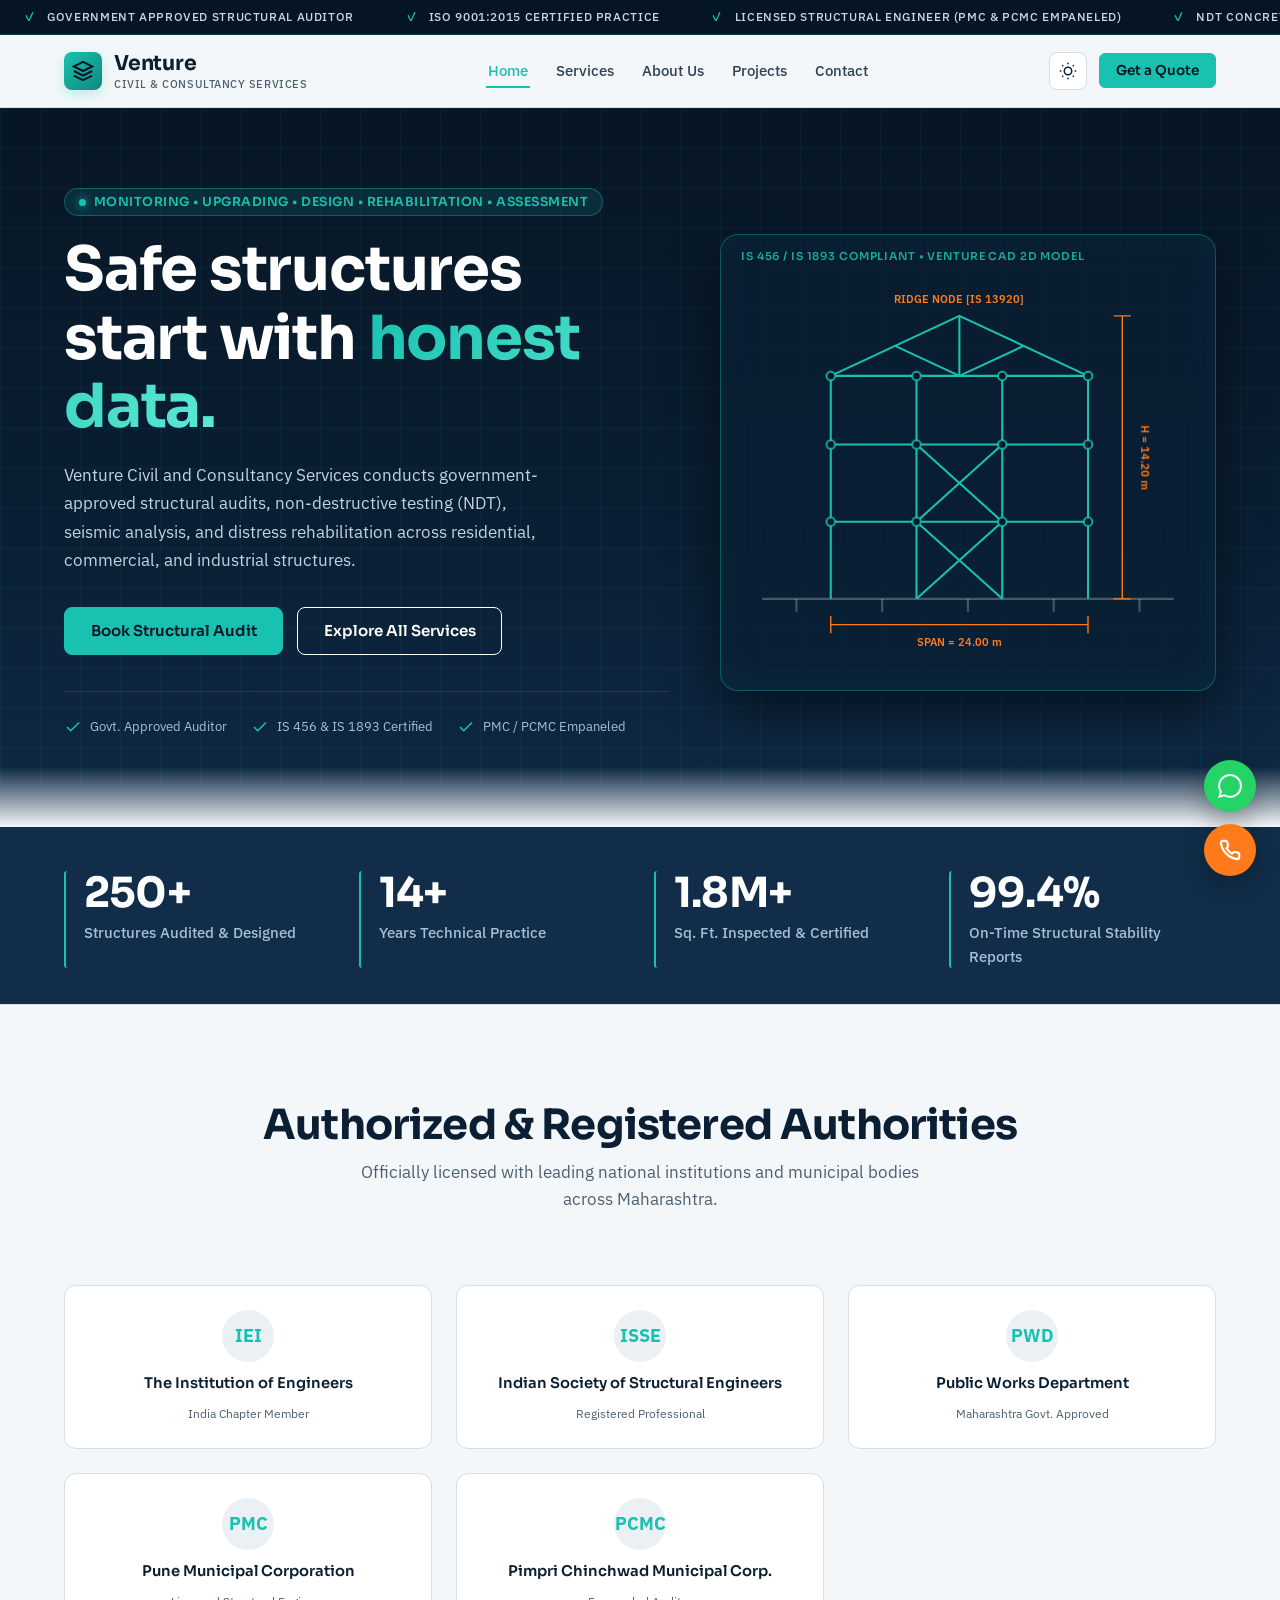
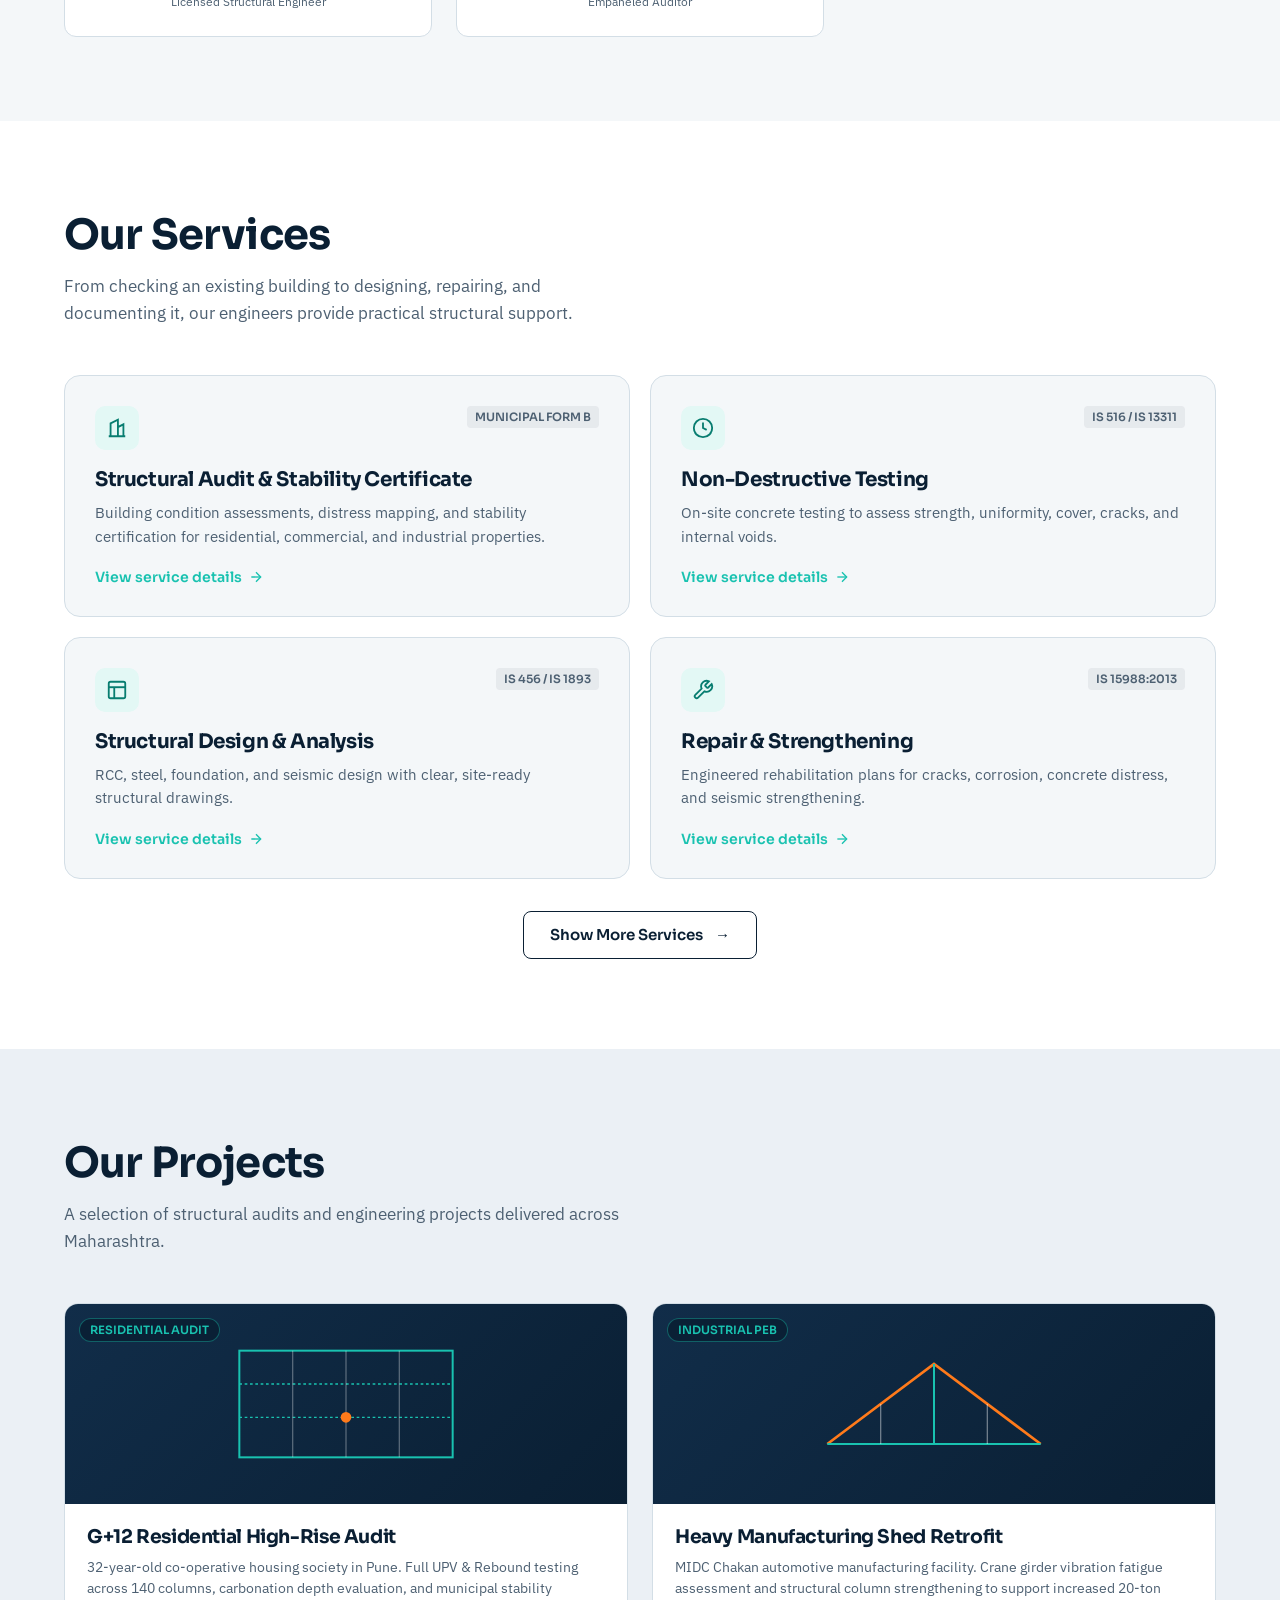
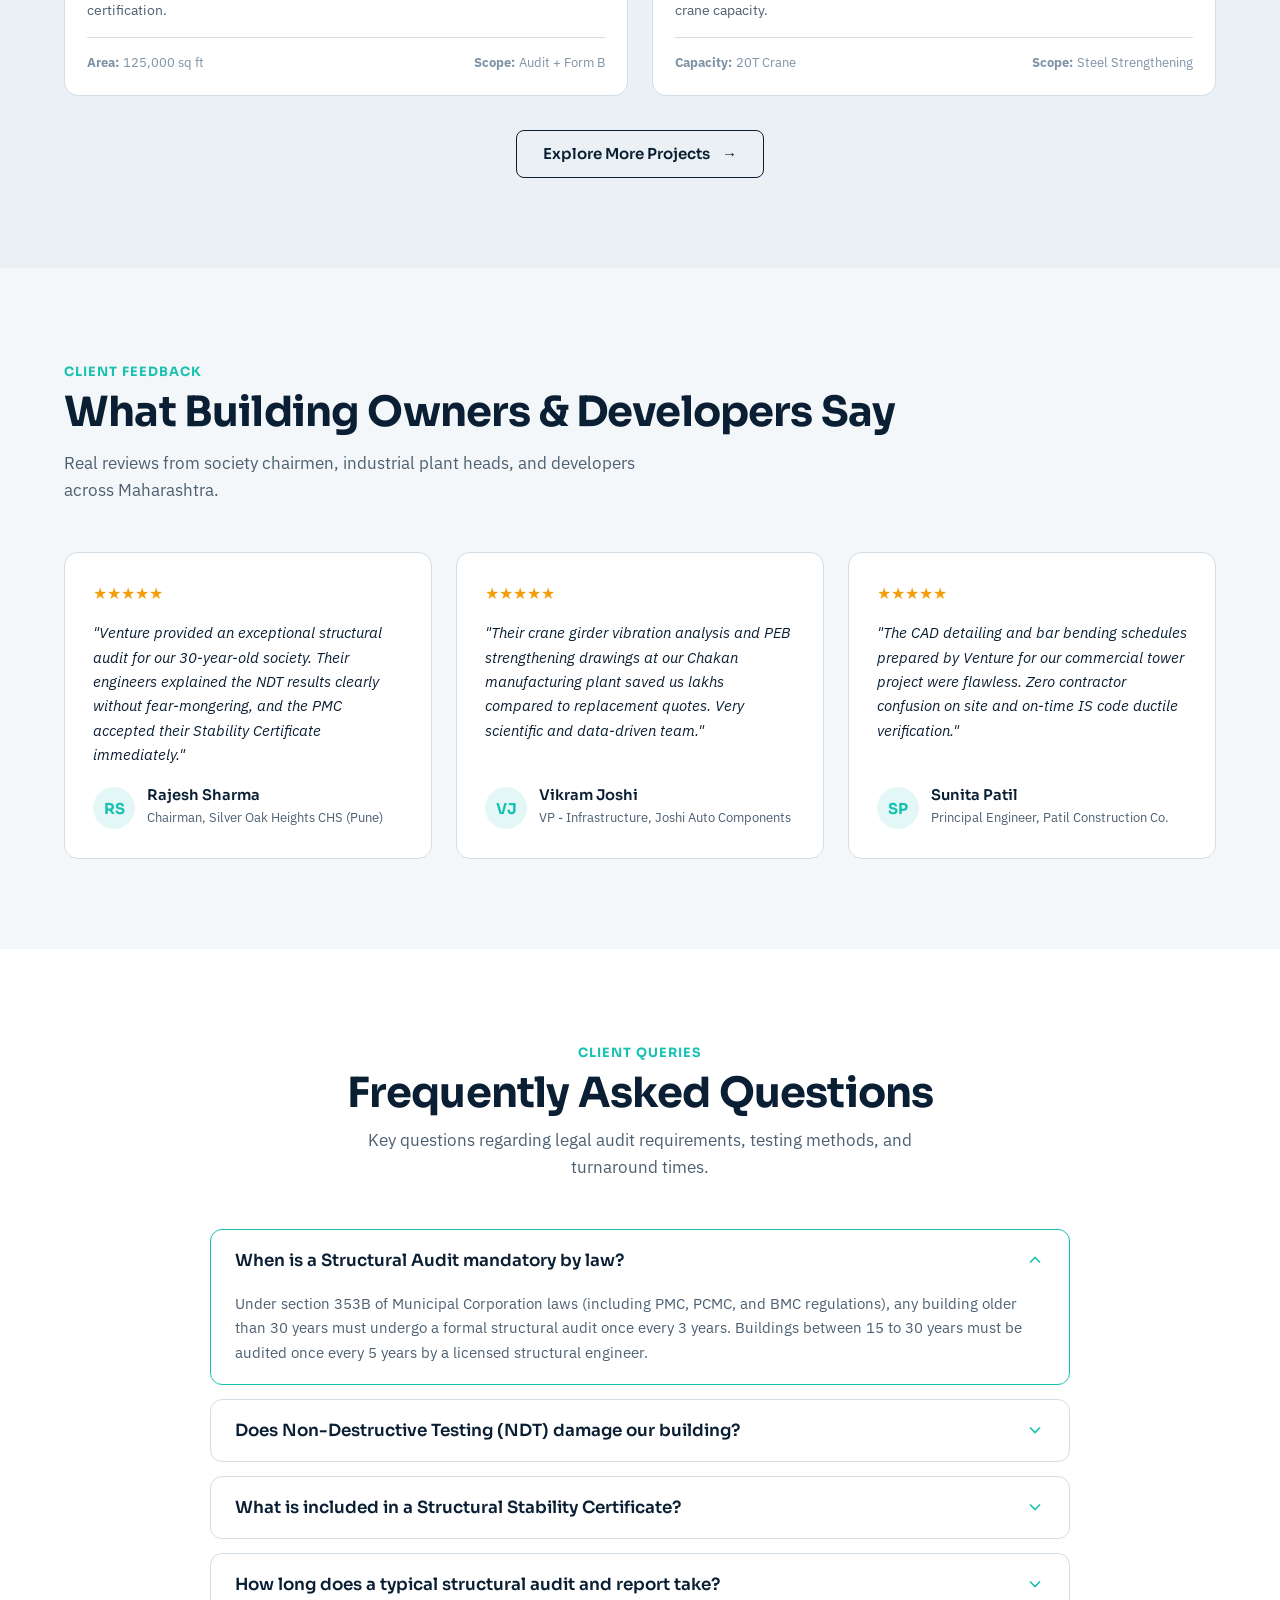
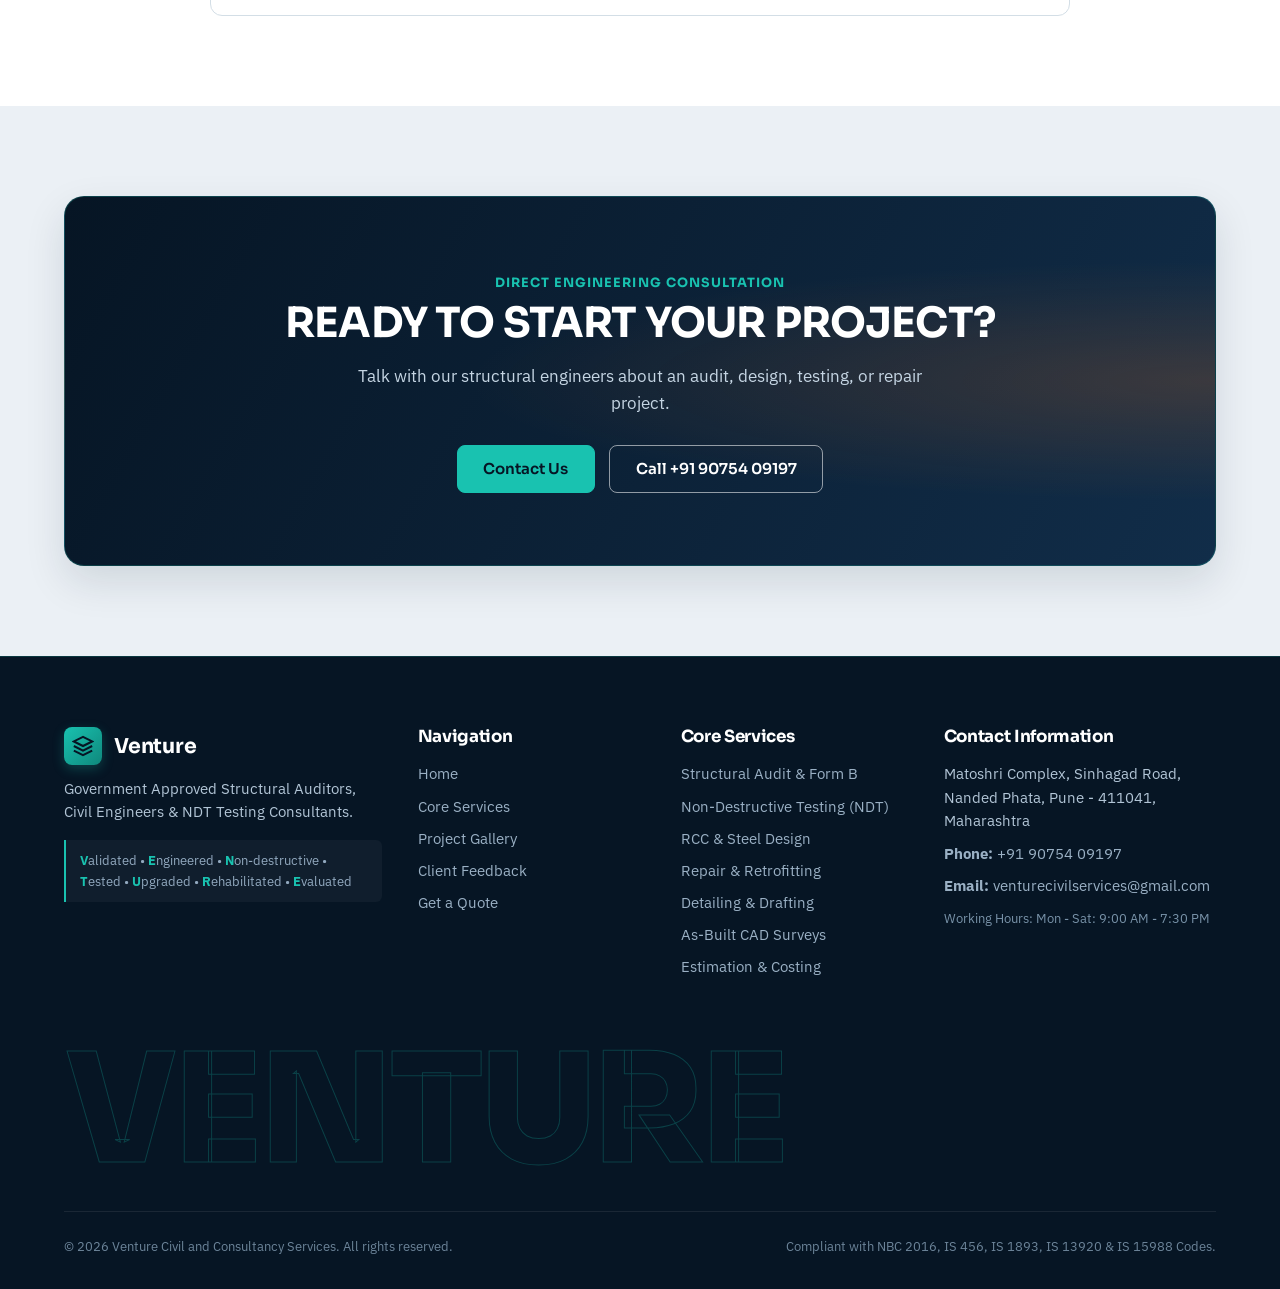
==== index.html @ 4a4f0288 "Prepare Venture website for Cloudflare Pages" ====
<!DOCTYPE html>
<html lang="en">
<head>
  <meta charset="utf-8">
  <meta name="viewport" content="width=device-width, initial-scale=1, viewport-fit=cover">
  <title>Venture Civil and Consultancy Services | Structural Audit, Design & NDT Testing</title>
  <meta name="description" content="Government Approved Structural Auditor & Consultancy Services. Specializing in Structural Audits, NDT Testing, Structural Design, Stability Certificates, and Retrofitting.">
  <script src="boot.js"></script>
  <link rel="preconnect" href="https://fonts.googleapis.com">
  <link rel="preconnect" href="https://fonts.gstatic.com" crossorigin>
  <link href="https://fonts.googleapis.com/css2?family=IBM+Plex+Sans:ital,wght@0,300;0,400;0,500;0,600;1,400&family=Sora:wght@400;500;600;700;800&display=swap" rel="stylesheet">
  <link rel="stylesheet" href="styles.css">
</head>
<body>

  <div class="intro-screen" aria-hidden="true">
    <svg viewBox="0 0 1600 400" role="presentation" focusable="false">
      <text class="intro-word" x="800" y="290" text-anchor="middle">VENTURE</text>
    </svg>
  </div>

  <!-- Top Announcement Ticker -->
  <aside class="ribbon" aria-label="Accreditations">
    <div class="ribbon-track">
      <span><i>✓</i> GOVERNMENT APPROVED STRUCTURAL AUDITOR</span>
      <span><i>✓</i> ISO 9001:2015 CERTIFIED PRACTICE</span>
      <span><i>✓</i> LICENSED STRUCTURAL ENGINEER (PMC & PCMC EMPANELED)</span>
      <span><i>✓</i> NDT CONCRETE TESTING AS PER IS 516 & IS 13311</span>
      <span><i>✓</i> STABILITY CERTIFICATE ISSUANCE (FORM B)</span>
      <span><i>✓</i> SEISMIC RETROFITTING SPECIALISTS (IS 15988:2013)</span>
      <span><i>✓</i> GOVERNMENT APPROVED STRUCTURAL AUDITOR</span>
      <span><i>✓</i> ISO 9001:2015 CERTIFIED PRACTICE</span>
      <span><i>✓</i> LICENSED STRUCTURAL ENGINEER (PMC & PCMC EMPANELED)</span>
      <span><i>✓</i> NDT CONCRETE TESTING AS PER IS 516 & IS 13311</span>
    </div>
  </aside>

  <!-- Sticky Navigation Header -->
  <nav id="navbar">
    <div class="w">
      <a class="lg" href="#top">
        <div class="lg-icon">
          <svg viewBox="0 0 24 24"><polygon points="12 2 2 7 12 12 22 7 12 2"></polygon><polyline points="2 17 12 22 22 17"></polyline><polyline points="2 12 12 17 22 12"></polyline></svg>
        </div>
        <div>
          <span>Venture</span>
          <small>Civil & Consultancy Services</small>
        </div>
      </a>

      <ul>
        <li><a href="index.html#top" class="active">Home</a></li>
        <li><a href="services.html">Services</a></li>
        <li><a href="about.html">About Us</a></li>
        <li><a href="projects.html">Projects</a></li>
        <li><a href="contact.html">Contact</a></li>
      </ul>

      <div class="nav-actions">
        <button class="theme-btn" id="themeToggle" aria-label="Toggle Dark / Light theme">
          <svg id="themeIcon" viewBox="0 0 24 24"><circle cx="12" cy="12" r="5"></circle><line x1="12" y1="1" x2="12" y2="3"></line><line x1="12" y1="21" x2="12" y2="23"></line><line x1="4.22" y1="4.22" x2="5.64" y2="5.64"></line><line x1="18.36" y1="18.36" x2="19.78" y2="19.78"></line><line x1="1" y1="12" x2="3" y2="12"></line><line x1="21" y1="12" x2="23" y2="12"></line><line x1="4.22" y1="19.78" x2="5.64" y2="18.36"></line><line x1="18.36" y1="5.64" x2="19.78" y2="4.22"></line></svg>
        </button>
        <a class="b sm" href="contact.html">Get a Quote</a>
        <button class="m" id="mobileMenuBtn" aria-expanded="false" aria-label="Toggle Navigation">Menu</button>
      </div>
    </div>
  </nav>

  <!-- Hero Section -->
  <header class="h" id="top">
    <div class="w">
      <div>
        <div class="tagline-pill">
          <span></span> Monitoring • Upgrading • Design • Rehabilitation • Assessment
        </div>
        <h1>Safe structures start with <em>honest data.</em></h1>
        <p>Venture Civil and Consultancy Services conducts government-approved structural audits, non-destructive testing (NDT), seismic analysis, and distress rehabilitation across residential, commercial, and industrial structures.</p>
        
        <div class="bt">
          <a class="b" href="contact.html">Book Structural Audit</a>
          <a class="b o" href="services.html">Explore All Services</a>
        </div>

        <div class="hero-badges">
          <div class="hb-item">
            <svg viewBox="0 0 24 24" fill="none" stroke="currentColor" stroke-width="2"><polyline points="20 6 9 17 4 12"></polyline></svg>
            <span>Govt. Approved Auditor</span>
          </div>
          <div class="hb-item">
            <svg viewBox="0 0 24 24" fill="none" stroke="currentColor" stroke-width="2"><polyline points="20 6 9 17 4 12"></polyline></svg>
            <span>IS 456 & IS 1893 Certified</span>
          </div>
          <div class="hb-item">
            <svg viewBox="0 0 24 24" fill="none" stroke="currentColor" stroke-width="2"><polyline points="20 6 9 17 4 12"></polyline></svg>
            <span>PMC / PCMC Empaneled</span>
          </div>
        </div>
      </div>

      <!-- Animated Technical Blueprint -->
      <div class="blueprint-card">
        <svg class="sv" viewBox="0 0 520 450" role="img" aria-label="Framed building structural CAD blueprint with dynamic dimension lines">
          <!-- Foundation grid -->
          <path class="d g" d="M20 380H500"/>
          <path class="d g" d="M60 380L60 395M160 380L160 395M260 380L260 395M360 380L360 395M460 380L460 395"/>
          
          <!-- Columns -->
          <path class="d" d="M100 380V120"/>
          <path class="d" d="M200 380V120"/>
          <path class="d" d="M300 380V120"/>
          <path class="d" d="M400 380V120"/>
          
          <!-- Beams -->
          <path class="d" d="M100 290H400"/>
          <path class="d" d="M100 200H400"/>
          <path class="d" d="M100 120H400"/>
          
          <!-- Cross bracings & Roof Truss -->
          <path class="d" d="M200 380L300 290M300 380L200 290"/>
          <path class="d" d="M200 290L300 200M300 290L200 200"/>
          <path class="d" d="M100 120L250 50L400 120"/>
          <path class="d" d="M175 85L250 120L325 85"/>
          <path class="d" d="M250 50V120"/>
          
          <!-- Dimension lines & Callouts -->
          <path class="d dm" d="M440 380V50M430 380H450M430 50H450"/>
          <path class="d dm" d="M100 410H400M100 400V420M400 400V420"/>
          <text x="462" y="215" text-anchor="middle" transform="rotate(90 462 215)">H = 14.20 m</text>
          <text x="250" y="435" text-anchor="middle">SPAN = 24.00 m</text>
          <text x="250" y="35" text-anchor="middle" fill="#19C2B0">RIDGE NODE [IS 13920]</text>
        </svg>
      </div>
    </div>
  </header>

  <!-- Key Statistics Bar -->
  <section class="st" aria-label="Key Performance Statistics">
    <div class="w g4">
      <div class="st-item">
        <b data-n="250" data-x="+">250+</b>
        <span>Structures Audited & Designed</span>
      </div>
      <div class="st-item">
        <b data-n="14" data-x="+">14+</b>
        <span>Years Technical Practice</span>
      </div>
      <div class="st-item">
        <b data-n="1.8" data-d="1" data-x="M+">1.8M+</b>
        <span>Sq. Ft. Inspected & Certified</span>
      </div>
      <div class="st-item">
        <b data-n="99.4" data-d="1" data-x="%">99.4%</b>
        <span>On-Time Structural Stability Reports</span>
      </div>
    </div>
  </section>

  <!-- Authorized & Registered Section -->
  <section class="sc reg-section">
    <div class="w">
      <div class="sc-header reg-header">
        <h2 class="reg-heading">Authorized &amp; Registered Authorities</h2>
        <p class="lead">Officially licensed with leading national institutions and municipal bodies across Maharashtra.</p>
      </div>

      <div class="reg-grid">
        <div class="reg-card">
          <div class="reg-icon">IEI</div>
          <b>The Institution of Engineers</b>
          <span>India Chapter Member</span>
        </div>
        <div class="reg-card">
          <div class="reg-icon">ISSE</div>
          <b>Indian Society of Structural Engineers</b>
          <span>Registered Professional</span>
        </div>
        <div class="reg-card">
          <div class="reg-icon">PWD</div>
          <b>Public Works Department</b>
          <span>Maharashtra Govt. Approved</span>
        </div>
        <div class="reg-card">
          <div class="reg-icon">PMC</div>
          <b>Pune Municipal Corporation</b>
          <span>Licensed Structural Engineer</span>
        </div>
        <div class="reg-card">
          <div class="reg-icon">PCMC</div>
          <b>Pimpri Chinchwad Municipal Corp.</b>
          <span>Empaneled Auditor</span>
        </div>
      </div>
    </div>
  </section>

  <!-- Services Preview -->
  <section class="sc alt" id="services">
    <div class="w">
      <div class="sc-header">
        <h2>Our Services</h2>
        <p class="lead">From checking an existing building to designing, repairing, and documenting it, our engineers provide practical structural support.</p>
      </div>

      <div class="bn">
        <div class="t" onclick="openServiceModal('audit')">
          <div>
            <div class="t-head">
              <div class="t-icon">
                <svg viewBox="0 0 24 24"><path d="M3 21h18M5 21V7l8-4v18M13 11l6-3v13"></path></svg>
              </div>
              <span class="t-code">MUNICIPAL FORM B</span>
            </div>
            <h3>Structural Audit & Stability Certificate</h3>
            <p>Building condition assessments, distress mapping, and stability certification for residential, commercial, and industrial properties.</p>
          </div>
          <span class="t-link">View service details <svg viewBox="0 0 24 24" fill="none" stroke="currentColor" stroke-width="2"><line x1="5" y1="12" x2="19" y2="12"></line><polyline points="12 5 19 12 12 19"></polyline></svg></span>
        </div>

        <div class="t" onclick="openServiceModal('ndt')">
          <div>
            <div class="t-head">
              <div class="t-icon"><svg viewBox="0 0 24 24"><circle cx="12" cy="12" r="10"></circle><polyline points="12 6 12 12 16 14"></polyline></svg></div>
              <span class="t-code">IS 516 / IS 13311</span>
            </div>
            <h3>Non-Destructive Testing</h3>
            <p>On-site concrete testing to assess strength, uniformity, cover, cracks, and internal voids.</p>
          </div>
          <span class="t-link">View service details <svg viewBox="0 0 24 24" fill="none" stroke="currentColor" stroke-width="2"><line x1="5" y1="12" x2="19" y2="12"></line><polyline points="12 5 19 12 12 19"></polyline></svg></span>
        </div>

        <div class="t" onclick="openServiceModal('design')">
          <div>
            <div class="t-head">
              <div class="t-icon"><svg viewBox="0 0 24 24"><rect x="3" y="3" width="18" height="18" rx="2" ry="2"></rect><line x1="3" y1="9" x2="21" y2="9"></line><line x1="9" y1="21" x2="9" y2="9"></line></svg></div>
              <span class="t-code">IS 456 / IS 1893</span>
            </div>
            <h3>Structural Design & Analysis</h3>
            <p>RCC, steel, foundation, and seismic design with clear, site-ready structural drawings.</p>
          </div>
          <span class="t-link">View service details <svg viewBox="0 0 24 24" fill="none" stroke="currentColor" stroke-width="2"><line x1="5" y1="12" x2="19" y2="12"></line><polyline points="12 5 19 12 12 19"></polyline></svg></span>
        </div>

        <div class="t" onclick="openServiceModal('repair')">
          <div>
            <div class="t-head">
              <div class="t-icon"><svg viewBox="0 0 24 24"><path d="M14.7 6.3a1 1 0 0 0 0 1.4l1.6 1.6a1 1 0 0 0 1.4 0l3.77-3.77a6 6 0 0 1-7.94 7.94l-6.91 6.91a2.12 2.12 0 0 1-3-3l6.91-6.91a6 6 0 0 1 7.94-7.94l-3.76 3.76z"></path></svg></div>
              <span class="t-code">IS 15988:2013</span>
            </div>
            <h3>Repair & Strengthening</h3>
            <p>Engineered rehabilitation plans for cracks, corrosion, concrete distress, and seismic strengthening.</p>
          </div>
          <span class="t-link">View service details <svg viewBox="0 0 24 24" fill="none" stroke="currentColor" stroke-width="2"><line x1="5" y1="12" x2="19" y2="12"></line><polyline points="12 5 19 12 12 19"></polyline></svg></span>
        </div>
      </div>

      <div class="services-more">
        <a class="b o" href="services.html">Show More Services <span aria-hidden="true">→</span></a>
      </div>
    </div>
  </section>

  <!-- Project Preview -->
  <section class="sc project-preview-section" id="projects">
    <div class="w">
      <div class="sc-header">
        <h2>Our Projects</h2>
        <p class="lead">A selection of structural audits and engineering projects delivered across Maharashtra.</p>
      </div>
      <div class="project-grid project-preview-grid">
        <!-- Project 1 -->
        <div class="p-card" data-cat="audit">
          <div class="p-thumb">
            <span class="p-badge">Residential Audit</span>
            <svg viewBox="0 0 200 120">
              <rect x="20" y="20" width="160" height="80" fill="none" stroke="#19C2B0" stroke-width="1.5"/>
              <line x1="20" y1="45" x2="180" y2="45" stroke="#19C2B0" stroke-dasharray="2,2"/>
              <line x1="20" y1="70" x2="180" y2="70" stroke="#19C2B0" stroke-dasharray="2,2"/>
              <line x1="60" y1="20" x2="60" y2="100" stroke="#fff" stroke-opacity="0.3"/>
              <line x1="100" y1="20" x2="100" y2="100" stroke="#fff" stroke-opacity="0.3"/>
              <line x1="140" y1="20" x2="140" y2="100" stroke="#fff" stroke-opacity="0.3"/>
              <circle cx="100" cy="70" r="4" fill="#FF7A1A"/>
            </svg>
          </div>
          <div class="p-body">
            <h3>G+12 Residential High-Rise Audit</h3>
            <p>32-year-old co-operative housing society in Pune. Full UPV & Rebound testing across 140 columns, carbonation depth evaluation, and municipal stability certification.</p>
            <div class="p-meta">
              <span><b>Area:</b> 125,000 sq ft</span>
              <span><b>Scope:</b> Audit + Form B</span>
            </div>
          </div>
        </div>
        <!-- Project 2 -->
        <div class="p-card" data-cat="industrial">
          <div class="p-thumb">
            <span class="p-badge">Industrial PEB</span>
            <svg viewBox="0 0 200 120">
              <path d="M20 90L100 30L180 90" fill="none" stroke="#FF7A1A" stroke-width="2"/>
              <line x1="20" y1="90" x2="180" y2="90" stroke="#19C2B0" stroke-width="1.5"/>
              <line x1="60" y1="60" x2="60" y2="90" stroke="#fff" stroke-opacity="0.4"/>
              <line x1="100" y1="30" x2="100" y2="90" stroke="#19C2B0" stroke-width="1.5"/>
              <line x1="140" y1="60" x2="140" y2="90" stroke="#fff" stroke-opacity="0.4"/>
            </svg>
          </div>
          <div class="p-body">
            <h3>Heavy Manufacturing Shed Retrofit</h3>
            <p>MIDC Chakan automotive manufacturing facility. Crane girder vibration fatigue assessment and structural column strengthening to support increased 20-ton crane capacity.</p>
            <div class="p-meta">
              <span><b>Capacity:</b> 20T Crane</span>
              <span><b>Scope:</b> Steel Strengthening</span>
            </div>
          </div>
        </div>
      </div>
      <div class="projects-more">
        <a class="b o" href="projects.html">Explore More Projects <span aria-hidden="true">→</span></a>
      </div>
    </div>
  </section>

  <!-- Client Testimonials & Feedback -->
  <section class="sc" id="testimonials">
    <div class="w">
      <div class="sc-header">
        <span class="eyebrow">Client Feedback</span>
        <h2>What Building Owners & Developers Say</h2>
        <p class="lead">Real reviews from society chairmen, industrial plant heads, and developers across Maharashtra.</p>
      </div>

      <div class="fb-grid">
        <div class="fb-card">
          <div class="fb-stars">★★★★★</div>
          <p class="fb-quote">"Venture provided an exceptional structural audit for our 30-year-old society. Their engineers explained the NDT results clearly without fear-mongering, and the PMC accepted their Stability Certificate immediately."</p>
          <div class="fb-author">
            <div class="fb-avatar">RS</div>
            <div class="fb-info">
              <b>Rajesh Sharma</b>
              <span>Chairman, Silver Oak Heights CHS (Pune)</span>
            </div>
          </div>
        </div>

        <div class="fb-card">
          <div class="fb-stars">★★★★★</div>
          <p class="fb-quote">"Their crane girder vibration analysis and PEB strengthening drawings at our Chakan manufacturing plant saved us lakhs compared to replacement quotes. Very scientific and data-driven team."</p>
          <div class="fb-author">
            <div class="fb-avatar">VJ</div>
            <div class="fb-info">
              <b>Vikram Joshi</b>
              <span>VP - Infrastructure, Joshi Auto Components</span>
            </div>
          </div>
        </div>

        <div class="fb-card">
          <div class="fb-stars">★★★★★</div>
          <p class="fb-quote">"The CAD detailing and bar bending schedules prepared by Venture for our commercial tower project were flawless. Zero contractor confusion on site and on-time IS code ductile verification."</p>
          <div class="fb-author">
            <div class="fb-avatar">SP</div>
            <div class="fb-info">
              <b>Sunita Patil</b>
              <span>Principal Engineer, Patil Construction Co.</span>
            </div>
          </div>
        </div>
      </div>
    </div>
  </section>

  <!-- Frequently Asked Questions -->
  <section class="sc alt" id="faq">
    <div class="w">
      <div class="sc-header" style="text-align: center;">
        <span class="eyebrow">Client Queries</span>
        <h2 style="margin: 0 auto;">Frequently Asked Questions</h2>
        <p class="lead" style="margin: 10px auto 0;">Key questions regarding legal audit requirements, testing methods, and turnaround times.</p>
      </div>

      <div class="faq-list">
        <div class="faq-item active">
          <div class="faq-q">
            <span>When is a Structural Audit mandatory by law?</span>
            <svg viewBox="0 0 24 24" fill="none" stroke="currentColor" stroke-width="2"><polyline points="6 9 12 15 18 9"></polyline></svg>
          </div>
          <div class="faq-a">
            Under section 353B of Municipal Corporation laws (including PMC, PCMC, and BMC regulations), any building older than 30 years must undergo a formal structural audit once every 3 years. Buildings between 15 to 30 years must be audited once every 5 years by a licensed structural engineer.
          </div>
        </div>

        <div class="faq-item">
          <div class="faq-q">
            <span>Does Non-Destructive Testing (NDT) damage our building?</span>
            <svg viewBox="0 0 24 24" fill="none" stroke="currentColor" stroke-width="2"><polyline points="6 9 12 15 18 9"></polyline></svg>
          </div>
          <div class="faq-a">
            No. Non-Destructive Tests (such as Rebound Hammer and Ultrasonic Pulse Velocity) operate on surface reflection and sound wave travel through concrete. They cause zero structural damage or cosmetic harm to your building.
          </div>
        </div>

        <div class="faq-item">
          <div class="faq-q">
            <span>What is included in a Structural Stability Certificate?</span>
            <svg viewBox="0 0 24 24" fill="none" stroke="currentColor" stroke-width="2"><polyline points="6 9 12 15 18 9"></polyline></svg>
          </div>
          <div class="faq-a">
            The dossier includes the statutory Form B signed by our empaneled structural engineer, complete NDT lab results, distress mapping photos, load-carrying capacity evaluations, and a prioritized repair methodology with bill of quantities (BOQ).
          </div>
        </div>

        <div class="faq-item">
          <div class="faq-q">
            <span>How long does a typical structural audit and report take?</span>
            <svg viewBox="0 0 24 24" fill="none" stroke="currentColor" stroke-width="2"><polyline points="6 9 12 15 18 9"></polyline></svg>
          </div>
          <div class="faq-a">
            The on-site field testing and visual inspection typically take 1 to 2 days depending on the built-up area. The complete analytical report and Stability Certificate are delivered within 5 to 7 business days.
          </div>
        </div>
      </div>
    </div>
  </section>

  <!-- Homepage Contact Callout -->
  <section class="sc home-cta-section">
    <div class="w">
      <div class="home-cta-card">
        <span class="eyebrow">Direct Engineering Consultation</span>
        <h2>Ready to start your project?</h2>
        <p>Talk with our structural engineers about an audit, design, testing, or repair project.</p>
        <div class="home-cta-actions">
          <a class="b" href="contact.html">Contact Us</a>
          <a class="b o home-cta-call" href="tel:+919075409197">Call +91 90754 09197</a>
        </div>
      </div>
    </div>
  </section>

  <!-- Service Detail Interactive Modal -->
  <div class="modal-overlay" id="serviceModal" onclick="closeServiceModal(event)">
    <div class="modal-box" onclick="event.stopPropagation()">
      <button class="modal-close" onclick="closeServiceModal()">&times;</button>
      <div id="modalContent">
        <!-- Injected via JavaScript -->
      </div>
    </div>
  </div>

  <!-- Floating Quick-Action Bar -->
  <aside class="fab-bar">
    <a href="https://wa.me/919075409197?text=Hello%20Venture%20Civil%20Services,%20I%20would%20like%20to%20inquire%20about%20a%20structural%20audit." target="_blank" rel="noopener" class="fab-btn wa" aria-label="Chat on WhatsApp">
      <span class="fab-tooltip">Chat with Engineer</span>
      <svg width="24" height="24" viewBox="0 0 24 24" fill="currentColor"><path d="M.057 24l1.687-6.163c-1.041-1.804-1.588-3.849-1.587-5.946.003-6.556 5.338-11.891 11.893-11.891 3.181.001 6.167 1.24 8.413 3.488 2.245 2.248 3.481 5.236 3.48 8.414-.003 6.557-5.338 11.892-11.893 11.892-1.99-.001-3.951-.5-5.688-1.448l-6.305 1.654zm6.597-3.807c1.676.995 3.276 1.591 5.392 1.592 5.448 0 9.886-4.434 9.889-9.885.002-5.462-4.415-9.89-9.881-9.892-5.452 0-9.887 4.434-9.889 9.884-.001 2.225.651 3.891 1.746 5.634l-.999 3.648 3.742-.981z"/></svg>
    </a>
    <a href="tel:+919075409197" class="fab-btn ph" aria-label="Call Direct">
      <span class="fab-tooltip">Call +91 90754 09197</span>
      <svg width="22" height="22" viewBox="0 0 24 24" fill="none" stroke="currentColor" stroke-width="2.4"><path d="M22 16.92v3a2 2 0 0 1-2.18 2 19.79 19.79 0 0 1-8.63-3.07 19.5 19.5 0 0 1-6-6 19.79 19.79 0 0 1-3.07-8.67A2 2 0 0 1 4.11 2h3a2 2 0 0 1 2 1.72 12.84 12.84 0 0 0 .7 2.81 2 2 0 0 1-.45 2.11L8.09 9.91a16 16 0 0 0 6 6l1.27-1.27a2 2 0 0 1 2.11-.45 12.84 12.84 0 0 0 2.81.7A2 2 0 0 1 22 16.92z"></path></svg>
    </a>
  </aside>

  <!-- Footer -->
  <footer>
    <div class="w">
      <div class="fg">
        <div>
          <div class="lg" style="color: #fff; margin-bottom: 12px;">
            <div class="lg-icon"><svg viewBox="0 0 24 24"><polygon points="12 2 2 7 12 12 22 7 12 2"></polygon><polyline points="2 17 12 22 22 17"></polyline><polyline points="2 12 12 17 22 12"></polyline></svg></div>
            <span>Venture</span>
          </div>
          <p>Government Approved Structural Auditors, Civil Engineers & NDT Testing Consultants.</p>
          
          <div class="acronym-box">
            <b>V</b>alidated • <b>E</b>ngineered • <b>N</b>on-destructive • <b>T</b>ested • <b>U</b>pgraded • <b>R</b>ehabilitated • <b>E</b>valuated
          </div>
        </div>

        <div>
          <h4>Navigation</h4>
          <a href="#top">Home</a>
          <a href="#services">Core Services</a>
          <a href="projects.html">Project Gallery</a>
          <a href="#testimonials">Client Feedback</a>
          <a href="contact.html">Get a Quote</a>
        </div>

        <div>
          <h4>Core Services</h4>
          <a href="services.html#service-audit">Structural Audit & Form B</a>
          <a href="services.html#service-ndt">Non-Destructive Testing (NDT)</a>
          <a href="services.html#service-design">RCC & Steel Design</a>
          <a href="services.html#service-repair">Repair & Retrofitting</a>
          <a href="services.html#service-drafting">Detailing & Drafting</a>
          <a href="services.html#service-asbuilt">As-Built CAD Surveys</a>
          <a href="services.html#service-costing">Estimation & Costing</a>
        </div>

        <div>
          <h4>Contact Information</h4>
          <p>Matoshri Complex, Sinhagad Road, Nanded Phata, Pune - 411041, Maharashtra</p>
          <a href="tel:+919075409197"><strong>Phone:</strong> +91 90754 09197</a>
          <a href="mailto:venturecivilservices@gmail.com"><strong>Email:</strong> venturecivilservices@gmail.com</a>
          <p style="margin-top: 10px; font-size: 0.82rem; color: #7892A8;">Working Hours: Mon - Sat: 9:00 AM - 7:30 PM</p>
        </div>
      </div>

      <div class="wm" aria-hidden="true">VENTURE</div>

      <div class="cp-row">
        <div>© 2026 Venture Civil and Consultancy Services. All rights reserved.</div>
        <div>Compliant with NBC 2016, IS 456, IS 1893, IS 13920 & IS 15988 Codes.</div>
      </div>
    </div>
  </footer>

  <!-- Scripts -->
  <script src="script.js"></script>
</body>
</html>
---- styles.css ----
:root {
      --ink: #0A1F33;
      --ink2: #112D49;
      --ink-deep: #061524;
      --teal: #19C2B0;
      --teal-light: rgba(25, 194, 176, 0.12);
      --teal-glow: rgba(25, 194, 176, 0.25);
      --or: #FF7A1A;
      --or-light: rgba(255, 122, 26, 0.12);
      --bg: #F4F7F9;
      --bg-alt: #EBF0F5;
      --card: #FFFFFF;
      --fg: #0A1F33;
      --mut: #4D6072;
      --mut-light: #7E93A6;
      --line: #D3DEE6;
      --nav: rgba(244, 247, 249, 0.94);
      --badge-bg: #E3F8F5;
      --badge-fg: #087D70;
      --shadow-sm: 0 2px 8px rgba(10, 31, 51, 0.05);
      --shadow-md: 0 8px 24px rgba(10, 31, 51, 0.08);
      --shadow-lg: 0 16px 40px rgba(10, 31, 51, 0.12);
      color-scheme: light;
      box-sizing: border-box;
    }

    [data-theme="dark"] {
      --bg: #071728;
      --bg-alt: #0D223A;
      --card: #0F2642;
      --fg: #E6EEF5;
      --mut: #9BB0C4;
      --mut-light: #6A8298;
      --line: #1D3855;
      --nav: rgba(7, 23, 40, 0.94);
      --badge-bg: rgba(25, 194, 176, 0.15);
      --badge-fg: #19C2B0;
      --shadow-sm: 0 2px 8px rgba(0, 0, 0, 0.2);
      --shadow-md: 0 8px 24px rgba(0, 0, 0, 0.35);
      --shadow-lg: 0 16px 40px rgba(0, 0, 0, 0.45);
      color-scheme: dark;
    }

    *, *::before, *::after { box-sizing: inherit; }
    html { scroll-behavior: smooth; scroll-padding-top: 110px; }
    body {
      margin: 0;
      background: var(--bg);
      color: var(--fg);
      font: 400 1rem/1.6 "IBM Plex Sans", -apple-system, BlinkMacSystemFont, "Segoe UI", Roboto, sans-serif;
      overflow-x: hidden;
      transition: background 0.3s ease, color 0.3s ease;
    }

    h1, h2, h3, h4, h5 {
      font-family: Sora, "Segoe UI", sans-serif;
      line-height: 1.16;
      margin: 0;
      letter-spacing: -0.02em;
    }

    a { color: inherit; text-decoration: none; }
    button { font-family: inherit; }
    a:focus-visible, button:focus-visible { outline: 2px solid var(--teal); outline-offset: 3px; }

    /* Opening wordmark and downward curtain reveal */
    .intro-screen {
      position: fixed;
      z-index: 1000;
      top: 0;
      left: 0;
      width: 100%;
      height: 110vh;
      display: grid;
      place-items: center;
      overflow: hidden;
      background: #061524;
      border-radius: 0 0 50% 50% / 0 0 8% 8%;
      pointer-events: none;
      visibility: hidden;
      transform: translateY(0);
    }
    .intro-screen svg { width: 100%; height: auto; max-height: 58vh; overflow: visible; }
    .intro-word {
      fill: #19C2B0;
      fill-opacity: 0;
      stroke: rgba(25, 194, 176, 0.48);
      stroke-width: 1.5px;
      font: 800 250px Sora, "Arial Black", sans-serif;
      letter-spacing: 5px;
      paint-order: stroke;
    }
    .intro-pending .intro-screen { visibility: visible; }
    .intro-pending .intro-word {
      animation: introWordArrive 0.65s cubic-bezier(0.2, 0.7, 0.25, 1) both;
    }
    .intro-revealing .intro-screen {
      visibility: visible;
      animation: introCurtainDrop 0.3s cubic-bezier(0.72, 0, 0.3, 1) forwards;
    }
    .intro-pending:not(.intro-revealing) body > :not(.intro-screen) {
      opacity: 0;
      visibility: hidden;
    }
    body > :not(.intro-screen) { transition: opacity 0.14s ease; }
    @keyframes introWordArrive {
      0% { opacity: 0; transform: translateY(36px); stroke-dasharray: 1200; stroke-dashoffset: 1200; fill-opacity: 0; }
      16% { opacity: 1; }
      58% { transform: translateY(0); stroke-dashoffset: 0; fill-opacity: 0; }
      100% { opacity: 1; transform: translateY(0); stroke-dashoffset: 0; fill-opacity: 0.9; }
    }
    @keyframes introCurtainDrop {
      to { transform: translateY(-110%); }
    }
    @media (max-width: 600px) {
      .intro-screen svg { width: 145%; max-width: none; }
      .intro-word { stroke-width: 2px; }
    }
    @media (prefers-reduced-motion: reduce) {
      .intro-screen { display: none; }
      .intro-pending body > :not(.intro-screen) { opacity: 1; visibility: visible; }
      *, *::before, *::after {
        scroll-behavior: auto !important;
        animation-duration: 0.01ms !important;
        animation-delay: 0ms !important;
        animation-iteration-count: 1 !important;
        transition-duration: 0.01ms !important;
      }
      .st-item:hover, .t:hover, .p-card:hover, .reg-card:hover, .b:hover, .fab-btn:hover {
        transform: none !important;
      }
      .reveal-on-scroll { opacity: 1 !important; transform: none !important; }
    }

    .w { max-width: 1200px; margin: 0 auto; padding: 0 24px; }
    
    /* Buttons */
    .b {
      display: inline-flex;
      align-items: center;
      justify-content: center;
      gap: 8px;
      padding: 0.85rem 1.6rem;
      border-radius: 8px;
      font: 600 0.94rem Sora, sans-serif;
      background: var(--teal);
      color: var(--ink-deep);
      border: 1.5px solid var(--teal);
      cursor: pointer;
      transition: all 0.2s cubic-bezier(0.16, 1, 0.3, 1);
    }
    .b:hover { transform: translateY(-2px); box-shadow: 0 6px 18px var(--teal-glow); }
    .b.o { background: transparent; color: currentColor; border-color: currentColor; }
    .b.o:hover { border-color: var(--teal); color: var(--teal); background: var(--teal-light); }
    .b.r { background: var(--or); border-color: var(--or); color: #fff; }
    .b.r:hover { box-shadow: 0 6px 20px rgba(255, 122, 26, 0.35); }
    .b.sm { padding: 0.5rem 1rem; font-size: 0.85rem; border-radius: 6px; }

    /* Top Marquee Ribbon */
    .ribbon {
      background: #061524;
      color: #CAD7E2;
      font-size: 0.78rem;
      font-weight: 500;
      letter-spacing: 0.05em;
      border-bottom: 1px solid rgba(25, 194, 176, 0.2);
      overflow: hidden;
      white-space: nowrap;
      position: relative;
      z-index: 25;
      padding: 7px 0;
    }
    .ribbon-track {
      display: inline-block;
      animation: ribbonRoll 32s linear infinite;
    }
    .ribbon span {
      display: inline-block;
      margin: 0 24px;
    }
    .ribbon i {
      color: var(--teal);
      font-style: normal;
      margin-right: 8px;
    }
    @keyframes ribbonRoll {
      from { transform: translateX(0); }
      to { transform: translateX(-50%); }
    }
    .ribbon:hover .ribbon-track { animation-play-state: paused; }

    /* Navigation Bar */
    nav {
      position: sticky;
      top: 0;
      z-index: 30;
      background: var(--nav);
      backdrop-filter: blur(14px);
      -webkit-backdrop-filter: blur(14px);
      border-bottom: 1px solid var(--line);
      transition: all 0.25s ease;
    }
    body.s nav {
      box-shadow: var(--shadow-sm);
    }
    nav .w {
      display: flex;
      align-items: center;
      justify-content: space-between;
      height: 72px;
      gap: 20px;
    }
    .lg {
      display: flex;
      align-items: center;
      gap: 12px;
      font: 700 1.28rem Sora, sans-serif;
      letter-spacing: -0.01em;
    }
    .lg-icon {
      width: 38px;
      height: 38px;
      border-radius: 8px;
      background: linear-gradient(135deg, var(--teal), #0F887C);
      display: grid;
      place-items: center;
      color: var(--ink-deep);
      box-shadow: 0 4px 12px var(--teal-glow);
    }
    .lg-icon svg { width: 22px; height: 22px; fill: none; stroke: currentColor; stroke-width: 2.2; }
    .lg small {
      display: block;
      font: 500 0.68rem "IBM Plex Sans", sans-serif;
      color: var(--mut);
      letter-spacing: 0.05em;
      text-transform: uppercase;
      margin-top: 1px;
    }

    nav ul {
      display: flex;
      gap: 24px;
      list-style: none;
      margin: 0;
      padding: 0;
    }
    nav ul a {
      font-size: 0.92rem;
      font-weight: 500;
      color: var(--fg);
      opacity: 0.84;
      padding: 6px 2px;
      position: relative;
      transition: opacity 0.2s;
    }
    nav ul a:hover, nav ul a.active {
      opacity: 1;
      color: var(--teal);
    }
    nav ul a::after {
      content: "";
      position: absolute;
      left: 0;
      bottom: -2px;
      width: 0;
      height: 2px;
      background: var(--teal);
      transition: width 0.2s ease;
    }
    nav ul a:hover::after, nav ul a.active::after { width: 100%; }

    .nav-actions {
      display: flex;
      align-items: center;
      gap: 12px;
    }
    .theme-btn {
      background: var(--card);
      border: 1px solid var(--line);
      color: var(--fg);
      width: 38px;
      height: 38px;
      border-radius: 8px;
      display: grid;
      place-items: center;
      cursor: pointer;
      transition: all 0.2s;
    }
    .theme-btn:hover { border-color: var(--teal); color: var(--teal); }
    .theme-btn svg { width: 18px; height: 18px; fill: none; stroke: currentColor; stroke-width: 2; }

    .m {
      display: none;
      background: var(--card);
      border: 1px solid var(--line);
      color: var(--fg);
      border-radius: 8px;
      padding: 8px 12px;
      font: 600 0.86rem Sora, sans-serif;
      cursor: pointer;
    }

    /* Hero Section */
    .h {
      background: 
        linear-gradient(rgba(25,194,176,0.06) 1px, transparent 1px),
        linear-gradient(90deg, rgba(25,194,176,0.06) 1px, transparent 1px),
        linear-gradient(180deg, #071626 0%, #0A1F33 60%, #0F2A47 100%);
      background-size: 40px 40px, 40px 40px, auto;
      color: #FFFFFF;
      overflow: hidden;
      padding: 80px 0 90px;
      position: relative;
    }
    .h::after {
      content: "";
      position: absolute;
      inset: auto 0 0;
      height: 60px;
      background: linear-gradient(transparent, var(--bg));
      pointer-events: none;
    }
    .h .w {
      display: grid;
      grid-template-columns: 1.1fr 0.9fr;
      gap: 50px;
      align-items: center;
    }
    .tagline-pill {
      display: inline-flex;
      align-items: center;
      gap: 8px;
      padding: 5px 14px;
      border-radius: 30px;
      background: rgba(25, 194, 176, 0.12);
      border: 1px solid rgba(25, 194, 176, 0.35);
      color: var(--teal);
      font: 600 0.78rem Sora, sans-serif;
      letter-spacing: 0.04em;
      text-transform: uppercase;
      margin-bottom: 20px;
    }
    .tagline-pill span {
      width: 7px;
      height: 7px;
      border-radius: 50%;
      background: var(--teal);
      box-shadow: 0 0 10px var(--teal);
      animation: pulse 2s infinite;
    }
    @keyframes pulse { 0%, 100% { opacity: 1; transform: scale(1); } 50% { opacity: 0.4; transform: scale(0.85); } }

    .h h1 {
      font-size: clamp(2.3rem, 4.8vw, 3.8rem);
      font-weight: 700;
      color: #FFFFFF;
      line-height: 1.12;
    }
    .h h1 em {
      font-style: normal;
      color: var(--teal);
      background: linear-gradient(120deg, #19C2B0, #5EEAD4);
      -webkit-background-clip: text;
      -webkit-text-fill-color: transparent;
    }
    .h p {
      max-width: 48ch;
      color: #C0D3E2;
      margin: 20px 0 32px;
      font-size: 1.08rem;
      line-height: 1.65;
    }
    .bt { display: flex; gap: 14px; flex-wrap: wrap; }
    
    .hero-badges {
      margin-top: 36px;
      display: flex;
      gap: 24px;
      flex-wrap: wrap;
      padding-top: 24px;
      border-top: 1px solid rgba(255, 255, 255, 0.1);
    }
    .hb-item {
      display: flex;
      align-items: center;
      gap: 8px;
      color: #A6C0D5;
      font-size: 0.84rem;
    }
    .hb-item svg { width: 18px; height: 18px; color: var(--teal); flex-shrink: 0; }

    /* Hero SVG Blueprint */
    .blueprint-card {
      background: rgba(10, 31, 51, 0.75);
      border: 1px solid rgba(25, 194, 176, 0.35);
      border-radius: 18px;
      padding: 24px;
      box-shadow: 0 20px 50px rgba(0, 0, 0, 0.5), inset 0 0 40px rgba(25, 194, 176, 0.05);
      position: relative;
    }
    .blueprint-card::before {
      content: "IS 456 / IS 1893 COMPLIANT • VENTURE CAD 2D MODEL";
      position: absolute;
      top: 14px;
      left: 20px;
      font: 600 0.68rem Sora, monospace;
      color: var(--teal);
      letter-spacing: 0.08em;
      opacity: 0.85;
    }
    .sv { width: 100%; height: auto; max-height: 440px; margin-top: 14px; }
    .sv path { fill: none; stroke: var(--teal); stroke-width: 2.4; stroke-linejoin: round; }
    .sv .g { stroke: #FFFFFF; opacity: 0.25; }
    .sv .dm { stroke: var(--or); stroke-width: 1.6; }
    .sv text { fill: var(--or); font: 600 13px "IBM Plex Sans", monospace; }
    .sv circle { fill: #071728; stroke: var(--teal); stroke-width: 2; }
    
    .js .d {
      stroke-dasharray: 1;
      stroke-dashoffset: 1;
      animation: dr 1.2s cubic-bezier(0.6, 0, 0.2, 1) forwards;
      animation-delay: calc(var(--i) * 0.09s + 0.15s);
    }
    .js .sv text, .js .sv circle {
      opacity: 0;
      animation: fi 0.6s 2.6s forwards;
    }
    @keyframes dr { to { stroke-dashoffset: 0; } }
    @keyframes fi { to { opacity: 1; } }

    /* Stats Bar */
    .st {
      background: var(--ink2);
      color: #fff;
      padding: 44px 0 36px;
      border-bottom: 1px solid var(--line);
    }
    .g4 {
      display: grid;
      grid-template-columns: repeat(4, 1fr);
      gap: 28px;
    }
    .st-item {
      border-left: 2px solid var(--teal);
      padding-left: 18px;
      border-radius: 3px;
      transform-origin: left center;
      transition: transform 0.22s ease, border-color 0.22s ease;
    }
    @media (hover: hover) and (pointer: fine) {
      .st-item:hover {
        transform: translateY(-3px) scale(1.025);
        border-left-color: #FFFFFF;
      }
      .st-item:hover b { text-shadow: 0 0 16px var(--teal-glow); }
    }
    @media (prefers-reduced-motion: reduce) {
      .st-item { transition: none; }
    }
    .st b {
      display: block;
      font: 700 2.6rem Sora, sans-serif;
      letter-spacing: -0.02em;
      color: #FFFFFF;
      line-height: 1.1;
    }
    .st span {
      color: #A7BFD2;
      font-size: 0.92rem;
      margin-top: 4px;
      display: block;
      font-weight: 500;
    }

    /* Section Styling */
    .sc { padding: 90px 0; }
    .alt { background: var(--card); }
    .project-preview-section,
    .project-gallery-section { background: var(--bg-alt); }
    .sc-header { margin-bottom: 48px; }
    .eyebrow {
      font: 700 0.8rem Sora, sans-serif;
      color: var(--teal);
      text-transform: uppercase;
      letter-spacing: 0.08em;
      margin-bottom: 8px;
      display: inline-block;
    }
    .sc h2 {
      font-size: clamp(1.85rem, 3.4vw, 2.6rem);
      font-weight: 700;
      max-width: 28ch;
    }
    .lead {
      color: var(--mut);
      max-width: 58ch;
      margin: 14px 0 0;
      font-size: 1.05rem;
    }
    .js .reveal-on-scroll {
      opacity: 0;
      transform: translateY(18px);
      transition: opacity 0.5s ease, transform 0.5s cubic-bezier(0.2, 0.7, 0.25, 1);
      transition-delay: var(--reveal-delay, 0ms);
    }
    .js .reveal-on-scroll.is-visible { opacity: 1; transform: translateY(0); }
    .js .t.reveal-on-scroll.is-visible:hover,
    .js .p-card.reveal-on-scroll.is-visible:hover { transform: translateY(-4px); }
    .js .reg-card.reveal-on-scroll.is-visible:hover { transform: translateY(-3px); }
    .js .st-item.reveal-on-scroll.is-visible:hover { transform: translateY(-3px) scale(1.025); }

    /* Core Services Bento Grid */
    .bn {
      display: grid;
      grid-template-columns: repeat(2, minmax(0, 1fr));
      gap: 20px;
    }
    .t {
      position: relative;
      overflow: hidden;
      background: var(--card);
      border: 1px solid var(--line);
      border-radius: 16px;
      padding: 30px;
      display: flex;
      flex-direction: column;
      justify-content: space-between;
      transition: transform 0.25s ease, border-color 0.25s ease, box-shadow 0.25s ease;
      cursor: pointer;
    }
    .alt .t { background: var(--bg); }
    .t:hover {
      transform: translateY(-4px);
      border-color: var(--teal);
      box-shadow: var(--shadow-md);
    }
    .t::before {
      content: "";
      position: absolute;
      inset: 0;
      background: radial-gradient(320px circle at var(--mx, 50%) var(--my, 50%), var(--teal-glow), transparent 70%);
      opacity: 0;
      transition: opacity 0.25s;
      pointer-events: none;
    }
    .t:hover::before { opacity: 1; }

    .t-head {
      display: flex;
      align-items: flex-start;
      justify-content: space-between;
      margin-bottom: 18px;
    }
    .t-icon {
      width: 44px;
      height: 44px;
      border-radius: 10px;
      background: var(--badge-bg);
      color: var(--badge-fg);
      display: grid;
      place-items: center;
      flex-shrink: 0;
    }
    .t-icon svg { width: 22px; height: 22px; fill: none; stroke: currentColor; stroke-width: 2; }
    .t-code {
      font: 600 0.72rem Sora, monospace;
      padding: 4px 8px;
      border-radius: 4px;
      background: rgba(10, 31, 51, 0.06);
      color: var(--mut);
    }
    [data-theme="dark"] .t-code { background: rgba(255, 255, 255, 0.08); color: var(--mut); }

    .t h3 { font-size: 1.25rem; margin-bottom: 10px; }
    .t p { margin: 0 0 20px; color: var(--mut); font-size: 0.94rem; line-height: 1.55; }
    
    .t-link {
      font: 600 0.88rem Sora, sans-serif;
      color: var(--teal);
      display: inline-flex;
      align-items: center;
      gap: 6px;
      margin-top: auto;
    }
    .t-link svg { width: 16px; height: 16px; transition: transform 0.2s; }
    .t:hover .t-link svg { transform: translateX(4px); }

    .services-more {
      display: flex;
      justify-content: center;
      margin-top: 32px;
    }
    .services-more .b { gap: 12px; }

    /* Full services page */
    .services-page-hero {
      padding: 72px 0 64px;
      color: #fff;
      background:
        linear-gradient(rgba(25,194,176,0.06) 1px, transparent 1px),
        linear-gradient(90deg, rgba(25,194,176,0.06) 1px, transparent 1px),
        linear-gradient(180deg, #071626 0%, #0A1F33 100%);
      background-size: 40px 40px, 40px 40px, auto;
    }
    .services-page-hero .eyebrow { color: var(--teal); }
    .services-page-hero h1 {
      max-width: 16ch;
      font: 700 clamp(2.2rem, 5vw, 4rem)/1.1 Sora, sans-serif;
      letter-spacing: -0.04em;
    }
    .services-page-hero p {
      max-width: 62ch;
      color: #C5D5E3;
      font-size: 1.08rem;
      margin: 18px 0 0;
    }
    .services-page-hero .b { margin-top: 26px; }
    .projects-page-hero {
      padding: 72px 0 64px;
      color: #fff;
      background:
        linear-gradient(rgba(25,194,176,0.06) 1px, transparent 1px),
        linear-gradient(90deg, rgba(25,194,176,0.06) 1px, transparent 1px),
        linear-gradient(180deg, #071626 0%, #0A1F33 100%);
      background-size: 40px 40px, 40px 40px, auto;
    }
    .projects-page-hero .eyebrow { color: var(--teal); }
    .projects-page-hero h1 {
      font: 700 clamp(2.2rem, 5vw, 4rem)/1.1 Sora, sans-serif;
      letter-spacing: -0.04em;
    }
    .projects-page-hero p {
      max-width: 62ch;
      color: #C5D5E3;
      font-size: 1.08rem;
      margin: 18px 0 0;
    }
    .about-page-hero {
      padding: 72px 0 68px;
      color: #fff;
      background:
        linear-gradient(rgba(25,194,176,0.06) 1px, transparent 1px),
        linear-gradient(90deg, rgba(25,194,176,0.06) 1px, transparent 1px),
        linear-gradient(180deg, #071626 0%, #0A1F33 100%);
      background-size: 40px 40px, 40px 40px, auto;
    }
    .about-page-hero .eyebrow { color: var(--teal); }
    .about-page-hero h1 {
      max-width: 18ch;
      font: 700 clamp(2.2rem, 5vw, 4rem)/1.1 Sora, sans-serif;
      letter-spacing: -0.04em;
    }
    .about-page-hero p {
      max-width: 62ch;
      color: #C5D5E3;
      font-size: 1.08rem;
      margin: 18px 0 0;
    }
    .about-intro-grid {
      display: grid;
      grid-template-columns: 1.15fr 0.85fr;
      gap: 48px;
      align-items: center;
    }
    .about-intro-copy h2 { max-width: 23ch; }
    .about-intro-copy p { max-width: 65ch; color: var(--mut); line-height: 1.7; }
    .about-intro-card {
      padding: 32px;
      border: 1px solid var(--line);
      border-radius: 16px;
      background: var(--card);
      box-shadow: var(--shadow-md);
    }
    .about-intro-card h2 { font-size: 1.45rem; margin: 6px 0 18px; }
    .about-intro-card ul { list-style: none; margin: 0 0 22px; padding: 0; }
    .about-intro-card li { position: relative; padding: 8px 0 8px 26px; color: var(--mut); }
    .about-intro-card li::before { content: "✓"; position: absolute; left: 0; color: var(--teal); font-weight: 700; }
    .about-pillar-grid {
      display: grid;
      grid-template-columns: repeat(3, minmax(0, 1fr));
      gap: 22px;
    }
    .about-pillar {
      padding: 28px;
      border: 1px solid var(--line);
      border-radius: 14px;
      background: var(--bg);
    }
    .about-pillar > span { color: var(--teal); font: 800 1.8rem Sora, sans-serif; }
    .about-pillar h3 { font-size: 1.15rem; margin: 14px 0 8px; }
    .about-pillar p { margin: 0; color: var(--mut); font-size: 0.94rem; line-height: 1.6; }
    .about-audience-section { background: var(--bg-alt); }
    .about-audience-grid {
      display: grid;
      grid-template-columns: repeat(4, minmax(0, 1fr));
      gap: 16px;
    }
    .about-audience-card {
      padding: 22px;
      border: 1px solid var(--line);
      border-radius: 12px;
      background: var(--card);
    }
    .about-audience-card b { display: block; font: 600 0.98rem Sora, sans-serif; margin-bottom: 8px; }
    .about-audience-card span { color: var(--mut); font-size: 0.9rem; line-height: 1.5; }
    .service-catalog { padding: 64px 0 88px; }
    .service-catalog-grid {
      display: grid;
      grid-template-columns: repeat(2, minmax(0, 1fr));
      gap: 22px;
    }
    .service-detail-card {
      background: var(--card);
      border: 1px solid var(--line);
      border-radius: 16px;
      padding: 30px;
      box-shadow: var(--shadow-sm);
    }
    .service-detail-card h2 {
      font: 650 1.35rem/1.3 Sora, sans-serif;
      letter-spacing: -0.02em;
      margin: 14px 0 10px;
    }
    .service-detail-card p { color: var(--mut); margin: 0; }
    .service-detail-card h3 {
      font: 600 0.92rem Sora, sans-serif;
      margin: 22px 0 10px;
    }
    .service-detail-card ul {
      color: var(--mut);
      padding-left: 20px;
      margin: 0;
    }
    .service-detail-card li { padding: 3px 0; }
    .service-detail-card .t-code { display: inline-block; }
    .service-standard {
      margin-top: 20px;
      padding: 12px 14px;
      border-radius: 8px;
      background: var(--bg-alt);
      color: var(--mut);
      font-size: 0.84rem;
    }
    .services-contact {
      margin-top: 36px;
      padding: 32px;
      background: var(--ink2);
      color: #fff;
      border-radius: 16px;
      display: flex;
      justify-content: space-between;
      align-items: center;
      gap: 24px;
    }
    .services-contact h2 { font-size: 1.4rem; }
    .services-contact p { color: #C5D5E3; margin: 8px 0 0; }

    /* Authorized & Registered Authorities */
    .reg-section { padding: 96px 0 84px; }
    .reg-header { text-align: center; margin-bottom: 0; }
    .reg-heading { margin: 0 auto; font-weight: 800; }
    .reg-header .lead { margin: 10px auto 0; }
    .reg-grid {
      display: grid;
      grid-template-columns: repeat(3, minmax(0, 1fr));
      gap: 24px;
      margin-top: 72px;
    }
    .reg-card {
      background: var(--card);
      border: 1px solid var(--line);
      border-radius: 12px;
      padding: 24px 16px;
      text-align: center;
      display: flex;
      flex-direction: column;
      align-items: center;
      justify-content: center;
      gap: 12px;
      transition: all 0.2s;
    }
    .reg-card:hover { border-color: var(--teal); transform: translateY(-3px); }
    .reg-icon {
      width: 52px;
      height: 52px;
      border-radius: 50%;
      background: var(--bg-alt);
      display: grid;
      place-items: center;
      color: var(--teal);
      font-weight: 700;
      font-size: 1.1rem;
    }
    .reg-card b { font: 600 0.92rem Sora, sans-serif; display: block; }
    .reg-card span { font-size: 0.78rem; color: var(--mut); }

    /* Project Showcase with Interactive Category Filters */
    .filter-bar {
      display: flex;
      gap: 10px;
      flex-wrap: wrap;
      margin: 28px 0 36px;
    }
    .f-btn {
      background: var(--card);
      border: 1px solid var(--line);
      color: var(--mut);
      padding: 8px 16px;
      border-radius: 30px;
      font: 600 0.86rem Sora, sans-serif;
      cursor: pointer;
      transition: all 0.2s;
    }
    .f-btn:hover { border-color: var(--teal); color: var(--teal); }
    .f-btn.active {
      background: var(--teal);
      border-color: var(--teal);
      color: var(--ink-deep);
    }

    .project-grid {
      display: grid;
      grid-template-columns: repeat(3, 1fr);
      gap: 24px;
    }
    .project-preview-grid { grid-template-columns: repeat(2, minmax(0, 1fr)); }
    .projects-more { display: flex; justify-content: center; margin-top: 34px; }
    .projects-more .b { gap: 12px; }
    .projects-contact {
      margin-top: 40px;
      padding: 32px;
      background: var(--ink2);
      color: #fff;
      border-radius: 16px;
      display: flex;
      justify-content: space-between;
      align-items: center;
      gap: 24px;
    }
    .projects-contact h2 { font-size: 1.4rem; }
    .projects-contact p { color: #C5D5E3; margin: 8px 0 0; }
    .p-card {
      background: var(--card);
      border: 1px solid var(--line);
      border-radius: 14px;
      overflow: hidden;
      display: flex;
      flex-direction: column;
      transition: all 0.25s ease;
    }
    .p-card:hover {
      transform: translateY(-4px);
      box-shadow: var(--shadow-md);
      border-color: var(--teal);
    }
    .p-thumb {
      height: 200px;
      background: linear-gradient(135deg, var(--ink2), var(--ink));
      display: flex;
      align-items: center;
      justify-content: center;
      position: relative;
      overflow: hidden;
      padding: 20px;
    }
    .p-thumb svg { width: 100%; height: 100%; }
    .p-badge {
      position: absolute;
      top: 14px;
      left: 14px;
      padding: 4px 10px;
      border-radius: 20px;
      background: rgba(10, 31, 51, 0.85);
      border: 1px solid rgba(25, 194, 176, 0.4);
      color: var(--teal);
      font: 600 0.72rem Sora, sans-serif;
      text-transform: uppercase;
    }
    .p-body {
      padding: 22px;
      display: flex;
      flex-direction: column;
      flex-grow: 1;
    }
    .p-body h3 { font-size: 1.18rem; margin-bottom: 8px; }
    .p-body p { margin: 0 0 16px; color: var(--mut); font-size: 0.9rem; line-height: 1.5; }
    .p-meta {
      display: flex;
      justify-content: space-between;
      align-items: center;
      padding-top: 14px;
      border-top: 1px solid var(--line);
      margin-top: auto;
      font-size: 0.82rem;
      color: var(--mut-light);
    }
    .p-meta span { display: flex; align-items: center; gap: 4px; }

    /* Client Feedback / Testimonials */
    .fb-grid {
      display: grid;
      grid-template-columns: repeat(3, 1fr);
      gap: 24px;
      margin-top: 36px;
    }
    .fb-card {
      background: var(--card);
      border: 1px solid var(--line);
      border-radius: 14px;
      padding: 28px;
      display: flex;
      flex-direction: column;
      position: relative;
    }
    .fb-stars {
      color: #F59E0B;
      display: flex;
      gap: 3px;
      margin-bottom: 14px;
    }
    .fb-quote {
      font-size: 0.95rem;
      line-height: 1.6;
      color: var(--fg);
      margin: 0 0 20px;
      font-style: italic;
    }
    .fb-author {
      display: flex;
      align-items: center;
      gap: 12px;
      margin-top: auto;
    }
    .fb-avatar {
      width: 42px;
      height: 42px;
      border-radius: 50%;
      background: var(--teal-light);
      color: var(--teal);
      display: grid;
      place-items: center;
      font: 700 0.94rem Sora, sans-serif;
    }
    .fb-info b { display: block; font: 600 0.92rem Sora, sans-serif; }
    .fb-info span { font-size: 0.8rem; color: var(--mut); }

    /* Interactive Consultation & Quote Section */
    .contact-wrap {
      background: 
        linear-gradient(rgba(25, 194, 176, 0.08) 1px, transparent 1px),
        linear-gradient(90deg, rgba(25, 194, 176, 0.08) 1px, transparent 1px),
        linear-gradient(135deg, #071728 0%, #0A1F33 100%);
      background-size: 36px 36px, 36px 36px, auto;
      color: #fff;
      border-radius: 20px;
      padding: 56px 44px;
      box-shadow: var(--shadow-lg);
    }
    .home-cta-section { background: var(--bg-alt); }
    .home-cta-card {
      position: relative;
      overflow: hidden;
      padding: 72px 32px;
      border: 1px solid rgba(25, 194, 176, 0.24);
      border-radius: 20px;
      background:
        radial-gradient(ellipse at 100% 50%, rgba(255, 122, 26, 0.18), transparent 46%),
        linear-gradient(120deg, var(--ink-deep), var(--ink2));
      color: #fff;
      text-align: center;
      box-shadow: var(--shadow-lg);
    }
    .home-cta-card .eyebrow { color: var(--teal); }
    .home-cta-card h2 {
      max-width: none;
      font-size: clamp(1.8rem, 3.8vw, 2.6rem);
      text-transform: uppercase;
    }
    .home-cta-card p {
      max-width: 58ch;
      margin: 16px auto 0;
      color: #C5D5E3;
      font-size: 1.05rem;
    }
    .home-cta-actions {
      display: flex;
      justify-content: center;
      flex-wrap: wrap;
      gap: 14px;
      margin-top: 28px;
    }
    .home-cta-call { color: #fff !important; border-color: rgba(255,255,255,0.55) !important; }
    .home-cta-call:hover { border-color: var(--teal) !important; color: var(--teal) !important; }
    .contact-page-hero { padding-bottom: 52px; }
    .contact-layout {
      display: grid;
      grid-template-columns: 1fr 1.15fr;
      gap: 48px;
    }
    .contact-info h2 { font-size: clamp(2rem, 3.2vw, 2.8rem); margin-bottom: 16px; }
    .contact-info p { color: #BBD0E2; font-size: 1.05rem; line-height: 1.6; margin-bottom: 32px; }
    
    .contact-direct {
      display: flex;
      flex-direction: column;
      gap: 18px;
    }
    .cd-item {
      display: flex;
      align-items: center;
      gap: 14px;
      color: #fff;
    }
    .cd-icon {
      width: 44px;
      height: 44px;
      border-radius: 10px;
      background: rgba(25, 194, 176, 0.16);
      border: 1px solid rgba(25, 194, 176, 0.35);
      display: grid;
      place-items: center;
      color: var(--teal);
    }
    .cd-item b { display: block; font: 600 0.88rem Sora, sans-serif; color: #8BA8C2; }
    .cd-item a, .cd-item span { font-size: 1.05rem; font-weight: 500; }

    /* Form Styles */
    .quote-form {
      background: rgba(14, 38, 64, 0.88);
      border: 1px solid rgba(25, 194, 176, 0.35);
      border-radius: 16px;
      padding: 32px;
      backdrop-filter: blur(8px);
    }
    .form-grid {
      display: grid;
      grid-template-columns: 1fr 1fr;
      gap: 16px;
    }
    .fg-full { grid-column: span 2; }
    .form-group {
      display: flex;
      flex-direction: column;
      gap: 6px;
    }
    .form-group label {
      font: 600 0.82rem Sora, sans-serif;
      color: #CADAE8;
    }
    .form-group input, .form-group select, .form-group textarea {
      background: rgba(7, 23, 40, 0.85);
      border: 1px solid #1F4063;
      border-radius: 8px;
      padding: 11px 14px;
      color: #fff;
      font: 400 0.94rem "IBM Plex Sans", sans-serif;
      transition: border-color 0.2s;
    }
    .form-group input:focus, .form-group select:focus, .form-group textarea:focus {
      outline: none;
      border-color: var(--teal);
      box-shadow: 0 0 0 3px rgba(25, 194, 176, 0.2);
    }
    .form-group select option { background: #0A1F33; color: #fff; }
    .form-group textarea { resize: vertical; min-height: 80px; }

    .form-submit-row {
      display: flex;
      align-items: center;
      justify-content: space-between;
      margin-top: 18px;
      flex-wrap: wrap;
      gap: 14px;
    }
    .form-submit-row span { font-size: 0.8rem; color: #94ACC0; }

    /* FAQ Section */
    .faq-list {
      max-width: 860px;
      margin: 36px auto 0;
      display: flex;
      flex-direction: column;
      gap: 14px;
    }
    .faq-item {
      background: var(--card);
      border: 1px solid var(--line);
      border-radius: 12px;
      overflow: hidden;
      transition: border-color 0.2s;
    }
    .faq-item.active { border-color: var(--teal); }
    .faq-q {
      padding: 20px 24px;
      font: 600 1.05rem Sora, sans-serif;
      display: flex;
      align-items: center;
      justify-content: space-between;
      cursor: pointer;
      user-select: none;
    }
    .faq-q svg {
      width: 20px;
      height: 20px;
      transition: transform 0.25s ease;
      color: var(--teal);
    }
    .faq-item.active .faq-q svg { transform: rotate(180deg); }
    .faq-a {
      padding: 0 24px 20px;
      color: var(--mut);
      font-size: 0.95rem;
      line-height: 1.6;
      display: none;
    }
    .faq-item.active .faq-a { display: block; }

    /* Floating Action Buttons */
    .fab-bar {
      position: fixed;
      bottom: 24px;
      right: 24px;
      z-index: 90;
      display: flex;
      flex-direction: column;
      gap: 12px;
    }
    .fab-btn {
      width: 52px;
      height: 52px;
      border-radius: 50%;
      display: grid;
      place-items: center;
      color: #fff;
      box-shadow: 0 8px 24px rgba(0, 0, 0, 0.28);
      cursor: pointer;
      transition: transform 0.2s, box-shadow 0.2s;
      position: relative;
    }
    .fab-btn:hover { transform: scale(1.08); }
    .fab-btn.wa { background: #25D366; }
    .fab-btn.ph { background: var(--or); }
    .fab-tooltip {
      position: absolute;
      right: 62px;
      background: var(--ink);
      color: #fff;
      padding: 5px 12px;
      border-radius: 6px;
      font: 600 0.78rem Sora, sans-serif;
      white-space: nowrap;
      pointer-events: none;
      opacity: 0;
      transition: opacity 0.2s;
    }
    .fab-btn:hover .fab-tooltip { opacity: 1; }

    /* Modal for Service Deep Dive */
    .modal-overlay {
      position: fixed;
      inset: 0;
      background: rgba(6, 21, 36, 0.75);
      backdrop-filter: blur(6px);
      z-index: 100;
      display: grid;
      place-items: center;
      padding: 20px;
      opacity: 0;
      pointer-events: none;
      transition: opacity 0.25s ease;
    }
    .modal-overlay.open { opacity: 1; pointer-events: auto; }
    .modal-box {
      background: var(--card);
      border: 1px solid var(--line);
      border-radius: 18px;
      max-width: 680px;
      width: 100%;
      padding: 36px;
      box-shadow: 0 25px 60px rgba(0, 0, 0, 0.35);
      position: relative;
      transform: translateY(20px);
      transition: transform 0.25s ease;
      max-height: 85vh;
      overflow-y: auto;
    }
    .modal-overlay.open .modal-box { transform: translateY(0); }
    .modal-close {
      position: absolute;
      top: 20px;
      right: 20px;
      background: none;
      border: none;
      color: var(--mut);
      font-size: 1.6rem;
      cursor: pointer;
      width: 36px;
      height: 36px;
      display: grid;
      place-items: center;
      border-radius: 50%;
    }
    .modal-close:hover { background: var(--bg-alt); color: var(--fg); }

    /* Footer */
    footer {
      background: var(--ink-deep);
      color: #B2C5D6;
      padding: 70px 0 32px;
      font-size: 0.94rem;
      border-top: 1px solid rgba(25, 194, 176, 0.2);
    }
    .fg {
      display: grid;
      grid-template-columns: 1.4fr 1fr 1fr 1.2fr;
      gap: 36px;
    }
    footer h4 { color: #fff; font-size: 1.05rem; margin-bottom: 16px; }
    footer a { display: block; margin: 8px 0; color: #9AB0C4; transition: color 0.2s; }
    footer a:hover { color: var(--teal); }
    footer p { margin: 0 0 10px; line-height: 1.55; }
    .acronym-box {
      background: rgba(255, 255, 255, 0.04);
      border-left: 2px solid var(--teal);
      padding: 10px 14px;
      margin-top: 16px;
      border-radius: 0 6px 6px 0;
      font-size: 0.82rem;
      color: #92A9BF;
    }
    .acronym-box b { color: var(--teal); }
    
    .wm {
      font: 800 clamp(3.5rem, 14vw, 9.5rem)/1 Sora, sans-serif;
      color: transparent;
      -webkit-text-stroke: 1px rgba(25, 194, 176, 0.25);
      letter-spacing: -0.03em;
      margin-top: 48px;
      user-select: none;
    }
    .cp-row {
      display: flex;
      justify-content: space-between;
      align-items: center;
      border-top: 1px solid rgba(255, 255, 255, 0.08);
      padding-top: 24px;
      margin-top: 24px;
      font-size: 0.82rem;
      color: #6C8499;
      flex-wrap: wrap;
      gap: 12px;
    }

    /* Responsive */
    @media (max-width: 1024px) {
      .bn { grid-template-columns: repeat(2, 1fr); }
      .reg-grid { grid-template-columns: repeat(3, 1fr); }
      .fg { grid-template-columns: 1fr 1fr; }
      .service-catalog-grid { grid-template-columns: 1fr 1fr; }
      .about-audience-grid { grid-template-columns: 1fr 1fr; }
    }
    @media (max-width: 860px) {
      .h .w { grid-template-columns: 1fr; }
      .g4 { grid-template-columns: repeat(2, 1fr); }
      .project-grid { grid-template-columns: 1fr; }
      .fb-grid { grid-template-columns: 1fr; }
      .contact-layout { grid-template-columns: 1fr; gap: 36px; }
      .about-intro-grid { grid-template-columns: 1fr; gap: 30px; }
      .about-pillar-grid { grid-template-columns: 1fr; }
      .contact-wrap { padding: 36px 24px; }
      .home-cta-card { padding: 50px 22px; }
      .m { display: block; }
      nav ul {
        position: absolute;
        top: 72px;
        left: 0;
        right: 0;
        flex-direction: column;
        background: var(--card);
        padding: 24px;
        display: none;
        box-shadow: var(--shadow-lg);
        border-bottom: 1px solid var(--line);
      }
      nav.o ul { display: flex; }
      .reg-grid { grid-template-columns: repeat(2, 1fr); }
      .services-contact { align-items: flex-start; flex-direction: column; }
      .projects-contact { align-items: flex-start; flex-direction: column; }
    }
    @media (max-width: 580px) {
      .bn { grid-template-columns: 1fr; }
      .g4 { grid-template-columns: 1fr; }
      .form-grid { grid-template-columns: 1fr; }
      .fg-full { grid-column: auto; }
      .fg { grid-template-columns: 1fr; }
      .reg-grid { grid-template-columns: 1fr; }
      .service-catalog-grid { grid-template-columns: 1fr; }
      .about-audience-grid { grid-template-columns: 1fr; }
    }
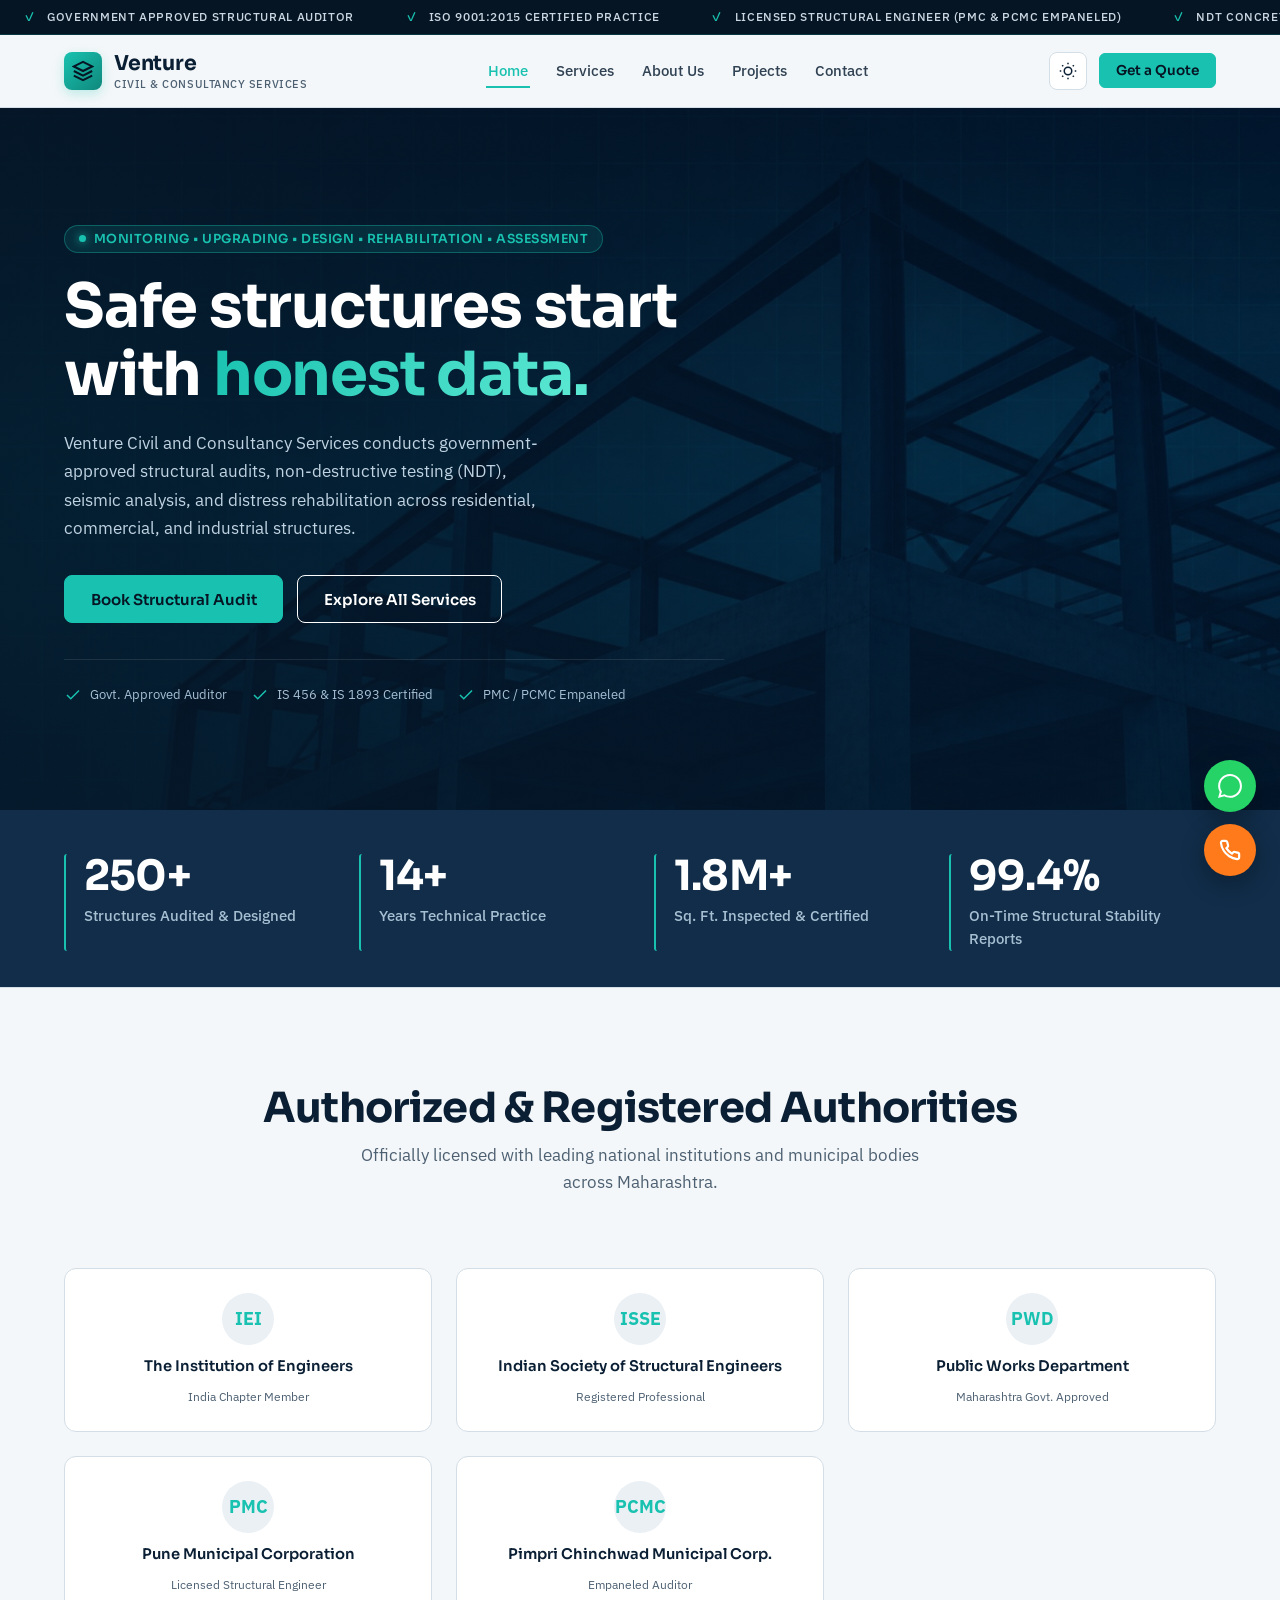
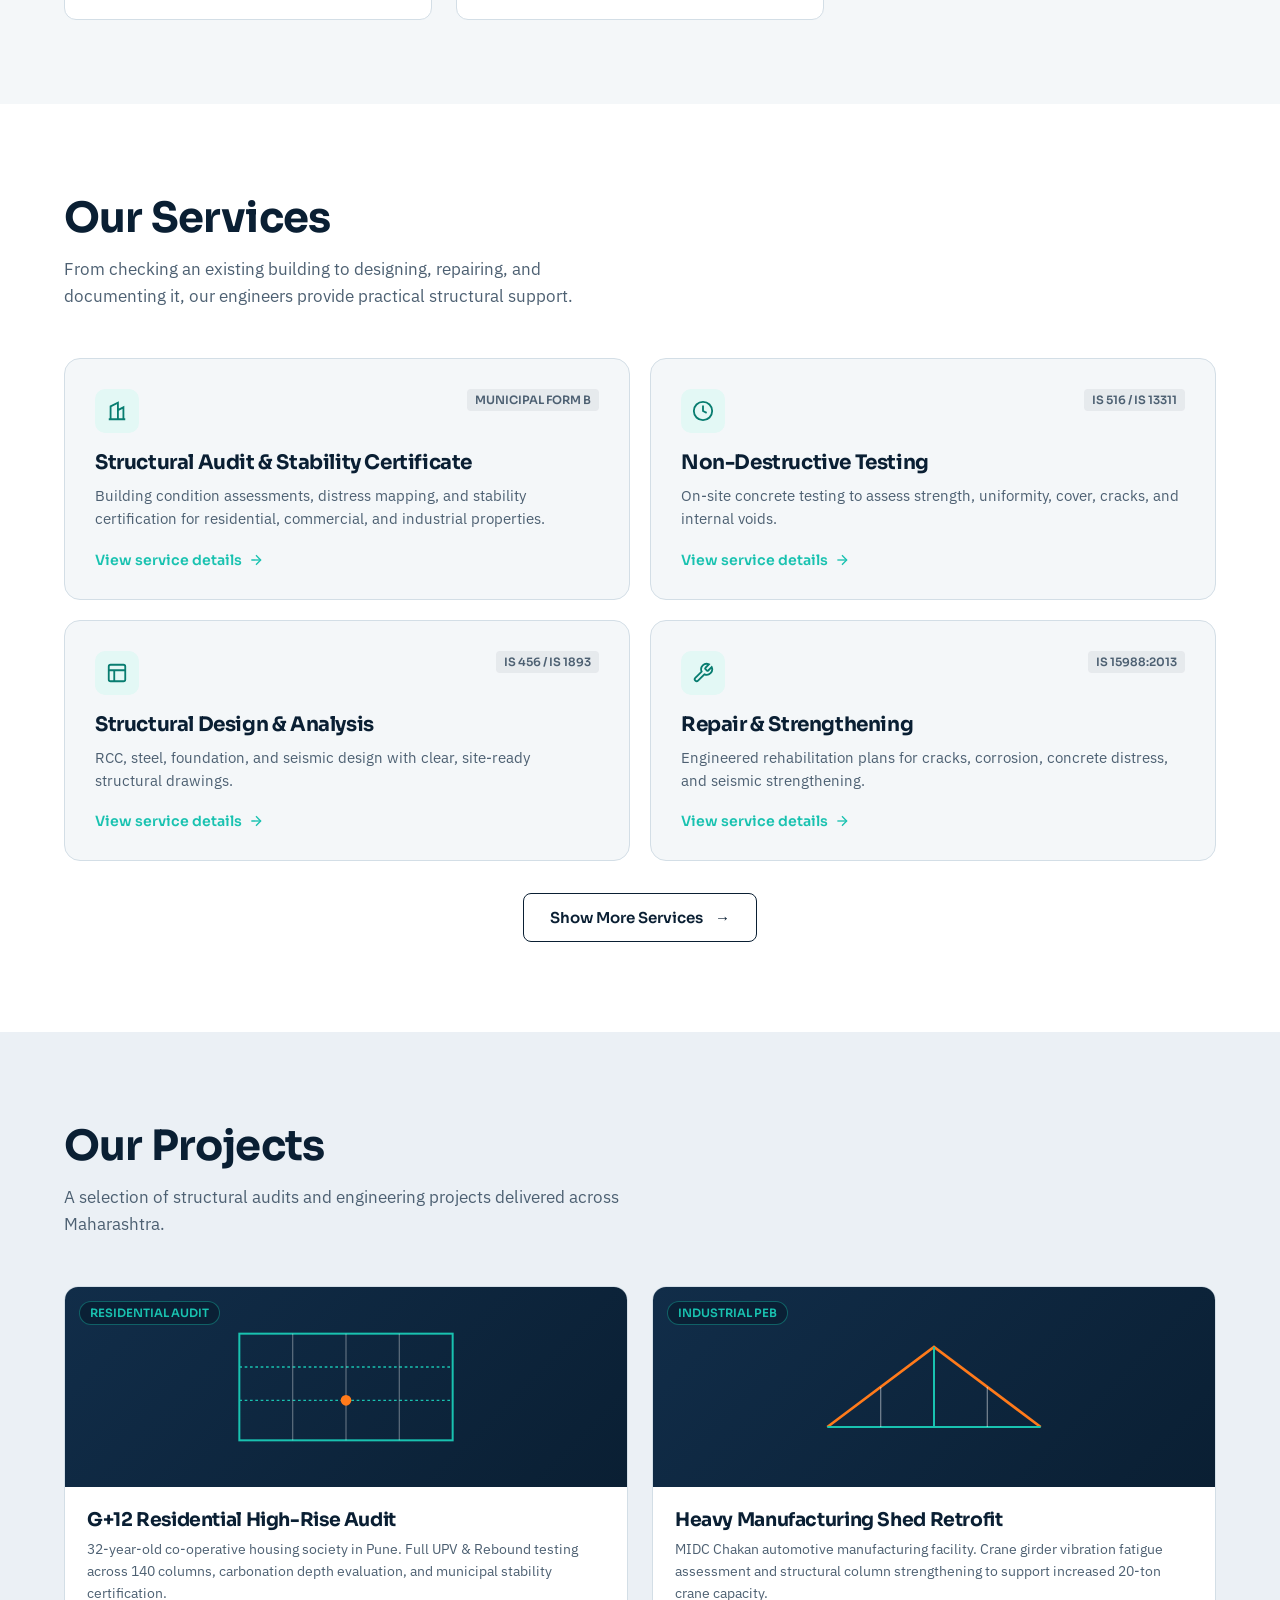
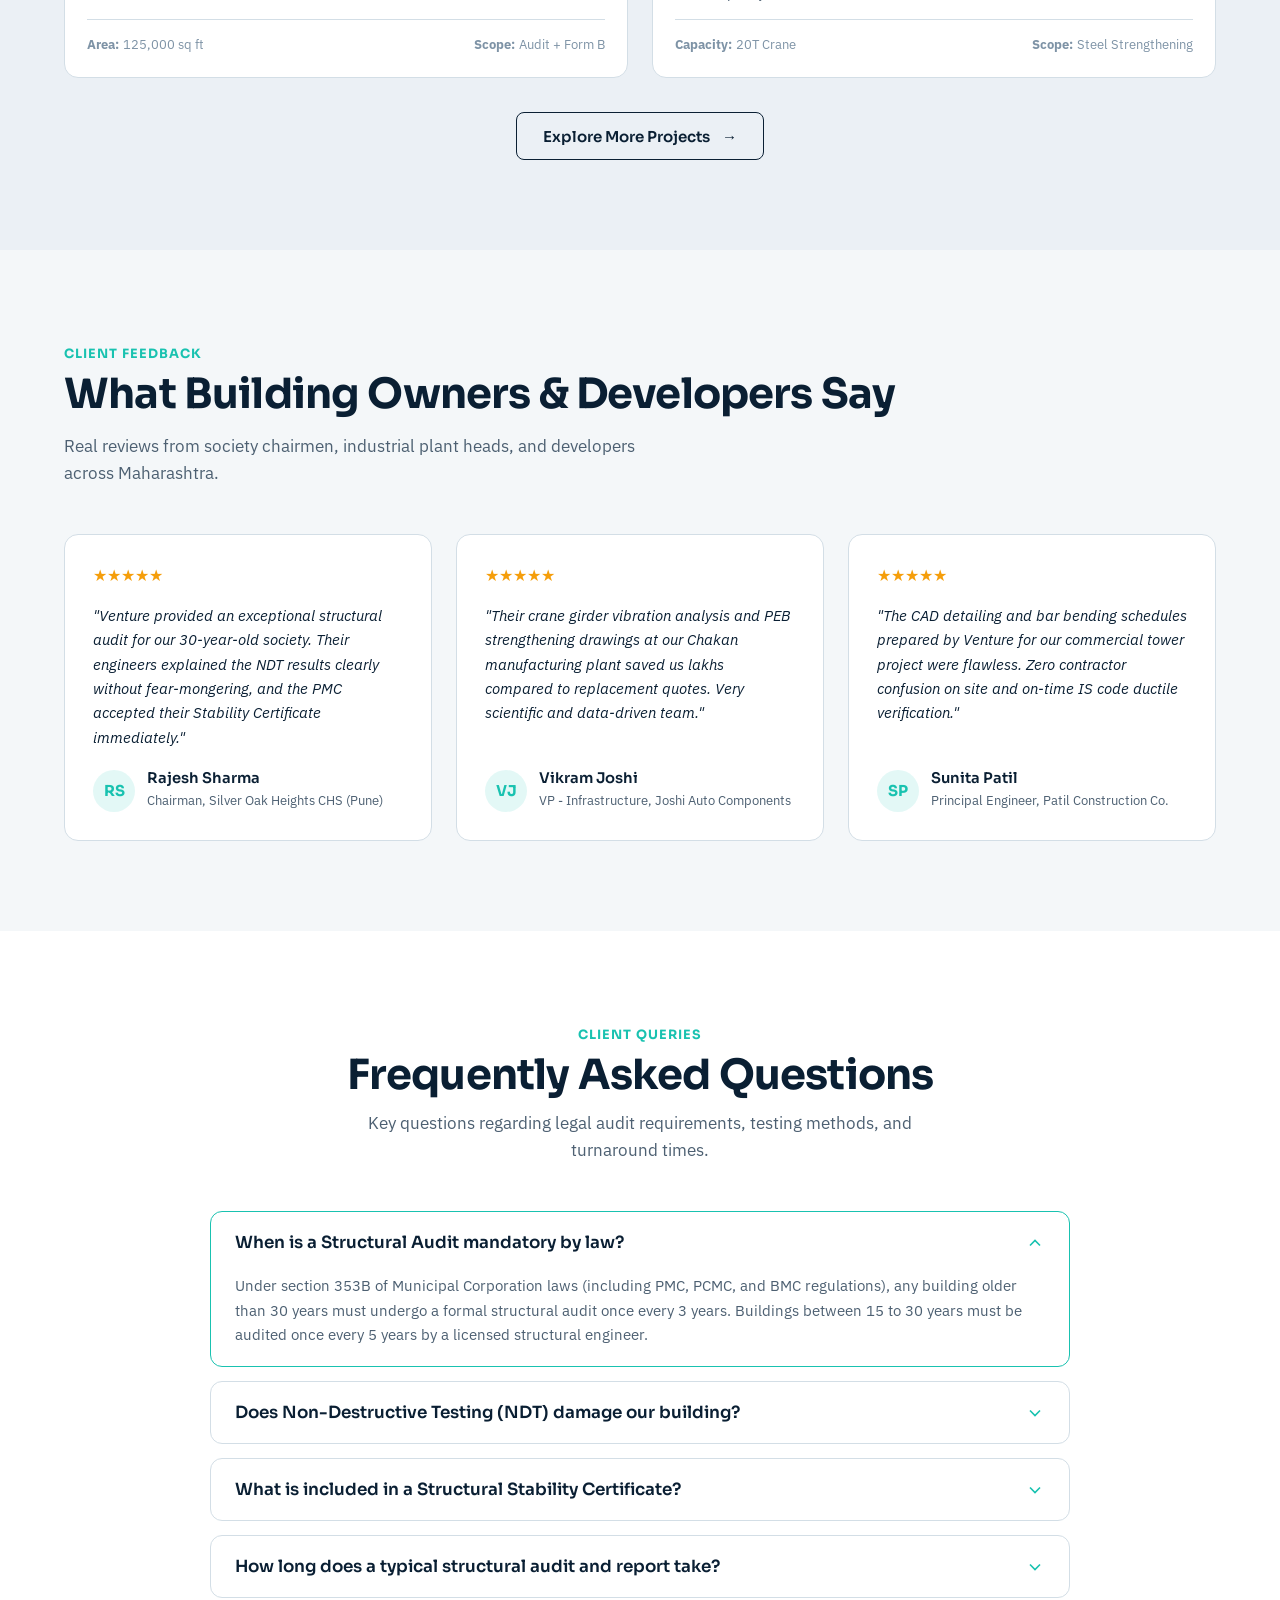
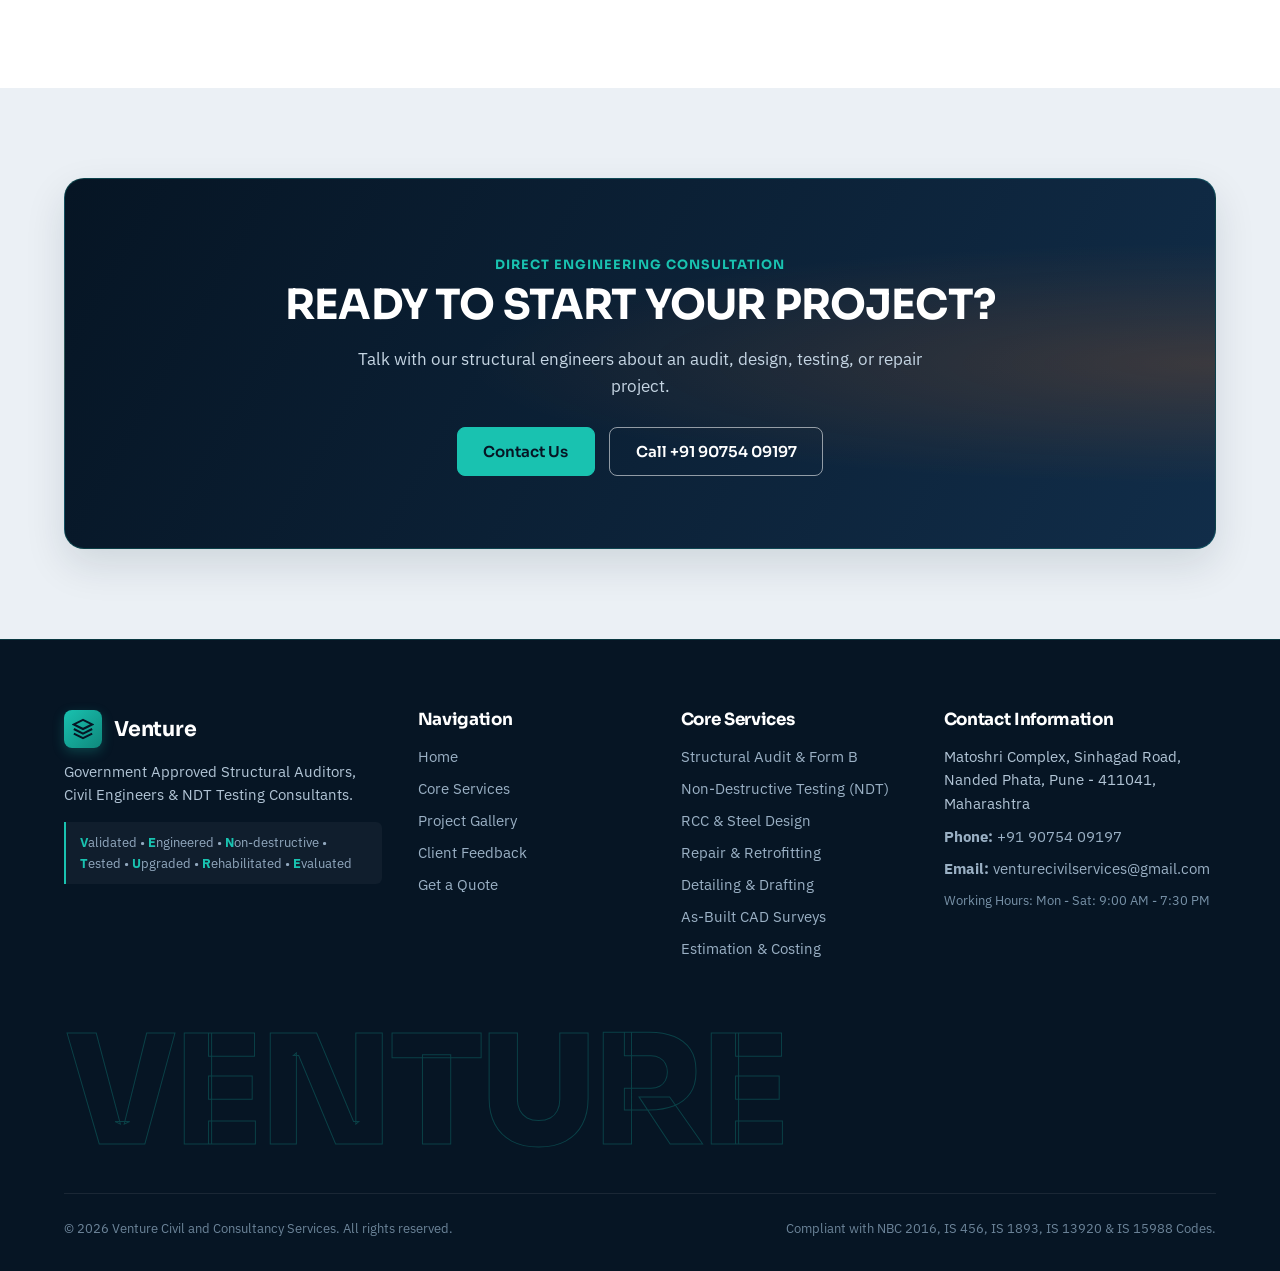
==== commit abe85adf: "Add construction image backgrounds" ====
--- a/index.html
+++ b/index.html
@@ -75,12 +75,11 @@
         </div>
         <h1>Safe structures start with <em>honest data.</em></h1>
         <p>Venture Civil and Consultancy Services conducts government-approved structural audits, non-destructive testing (NDT), seismic analysis, and distress rehabilitation across residential, commercial, and industrial structures.</p>
-        
+
         <div class="bt">
           <a class="b" href="contact.html">Book Structural Audit</a>
           <a class="b o" href="services.html">Explore All Services</a>
         </div>
-
         <div class="hero-badges">
           <div class="hb-item">
             <svg viewBox="0 0 24 24" fill="none" stroke="currentColor" stroke-width="2"><polyline points="20 6 9 17 4 12"></polyline></svg>
@@ -97,39 +96,6 @@
         </div>
       </div>
 
-      <!-- Animated Technical Blueprint -->
-      <div class="blueprint-card">
-        <svg class="sv" viewBox="0 0 520 450" role="img" aria-label="Framed building structural CAD blueprint with dynamic dimension lines">
-          <!-- Foundation grid -->
-          <path class="d g" d="M20 380H500"/>
-          <path class="d g" d="M60 380L60 395M160 380L160 395M260 380L260 395M360 380L360 395M460 380L460 395"/>
-          
-          <!-- Columns -->
-          <path class="d" d="M100 380V120"/>
-          <path class="d" d="M200 380V120"/>
-          <path class="d" d="M300 380V120"/>
-          <path class="d" d="M400 380V120"/>
-          
-          <!-- Beams -->
-          <path class="d" d="M100 290H400"/>
-          <path class="d" d="M100 200H400"/>
-          <path class="d" d="M100 120H400"/>
-          
-          <!-- Cross bracings & Roof Truss -->
-          <path class="d" d="M200 380L300 290M300 380L200 290"/>
-          <path class="d" d="M200 290L300 200M300 290L200 200"/>
-          <path class="d" d="M100 120L250 50L400 120"/>
-          <path class="d" d="M175 85L250 120L325 85"/>
-          <path class="d" d="M250 50V120"/>
-          
-          <!-- Dimension lines & Callouts -->
-          <path class="d dm" d="M440 380V50M430 380H450M430 50H450"/>
-          <path class="d dm" d="M100 410H400M100 400V420M400 400V420"/>
-          <text x="462" y="215" text-anchor="middle" transform="rotate(90 462 215)">H = 14.20 m</text>
-          <text x="250" y="435" text-anchor="middle">SPAN = 24.00 m</text>
-          <text x="250" y="35" text-anchor="middle" fill="#19C2B0">RIDGE NODE [IS 13920]</text>
-        </svg>
-      </div>
     </div>
   </header>
 
--- a/styles.css
+++ b/styles.css
@@ -302,30 +302,29 @@
 
     /* Hero Section */
     .h {
-      background: 
-        linear-gradient(rgba(25,194,176,0.06) 1px, transparent 1px),
-        linear-gradient(90deg, rgba(25,194,176,0.06) 1px, transparent 1px),
-        linear-gradient(180deg, #071626 0%, #0A1F33 60%, #0F2A47 100%);
-      background-size: 40px 40px, 40px 40px, auto;
+      background-image:
+        linear-gradient(90deg, rgba(6, 21, 36, 0.72) 0%, rgba(6, 21, 36, 0.48) 42%, rgba(6, 21, 36, 0.14) 100%),
+        linear-gradient(0deg, rgba(6, 21, 36, 0.32), transparent 48%),
+        url("assets/home-construction-background.jpg");
+      background-size: cover, cover, cover;
+      background-position: center, center, center 20%;
+      background-repeat: no-repeat;
       color: #FFFFFF;
       overflow: hidden;
-      padding: 80px 0 90px;
+      min-height: min(78vh, 820px);
+      padding: 92px 0 80px;
       position: relative;
-    }
-    .h::after {
-      content: "";
-      position: absolute;
-      inset: auto 0 0;
-      height: 60px;
-      background: linear-gradient(transparent, var(--bg));
-      pointer-events: none;
+      display: flex;
+      align-items: center;
     }
     .h .w {
       display: grid;
-      grid-template-columns: 1.1fr 0.9fr;
-      gap: 50px;
-      align-items: center;
-    }
+      grid-template-columns: 1fr;
+      gap: 0;
+      align-items: center;
+      width: 100%;
+    }
+    .h .w > div { max-width: 660px; }
     .tagline-pill {
       display: inline-flex;
       align-items: center;
@@ -388,45 +387,6 @@
       font-size: 0.84rem;
     }
     .hb-item svg { width: 18px; height: 18px; color: var(--teal); flex-shrink: 0; }
-
-    /* Hero SVG Blueprint */
-    .blueprint-card {
-      background: rgba(10, 31, 51, 0.75);
-      border: 1px solid rgba(25, 194, 176, 0.35);
-      border-radius: 18px;
-      padding: 24px;
-      box-shadow: 0 20px 50px rgba(0, 0, 0, 0.5), inset 0 0 40px rgba(25, 194, 176, 0.05);
-      position: relative;
-    }
-    .blueprint-card::before {
-      content: "IS 456 / IS 1893 COMPLIANT • VENTURE CAD 2D MODEL";
-      position: absolute;
-      top: 14px;
-      left: 20px;
-      font: 600 0.68rem Sora, monospace;
-      color: var(--teal);
-      letter-spacing: 0.08em;
-      opacity: 0.85;
-    }
-    .sv { width: 100%; height: auto; max-height: 440px; margin-top: 14px; }
-    .sv path { fill: none; stroke: var(--teal); stroke-width: 2.4; stroke-linejoin: round; }
-    .sv .g { stroke: #FFFFFF; opacity: 0.25; }
-    .sv .dm { stroke: var(--or); stroke-width: 1.6; }
-    .sv text { fill: var(--or); font: 600 13px "IBM Plex Sans", monospace; }
-    .sv circle { fill: #071728; stroke: var(--teal); stroke-width: 2; }
-    
-    .js .d {
-      stroke-dasharray: 1;
-      stroke-dashoffset: 1;
-      animation: dr 1.2s cubic-bezier(0.6, 0, 0.2, 1) forwards;
-      animation-delay: calc(var(--i) * 0.09s + 0.15s);
-    }
-    .js .sv text, .js .sv circle {
-      opacity: 0;
-      animation: fi 0.6s 2.6s forwards;
-    }
-    @keyframes dr { to { stroke-dashoffset: 0; } }
-    @keyframes fi { to { opacity: 1; } }
 
     /* Stats Bar */
     .st {
@@ -596,11 +556,12 @@
     .services-page-hero {
       padding: 72px 0 64px;
       color: #fff;
-      background:
-        linear-gradient(rgba(25,194,176,0.06) 1px, transparent 1px),
-        linear-gradient(90deg, rgba(25,194,176,0.06) 1px, transparent 1px),
-        linear-gradient(180deg, #071626 0%, #0A1F33 100%);
-      background-size: 40px 40px, 40px 40px, auto;
+      background-image:
+        linear-gradient(90deg, rgba(6, 21, 36, 0.66) 0%, rgba(6, 21, 36, 0.42) 52%, rgba(6, 21, 36, 0.16) 100%),
+        url("assets/services-technical-background.jpg");
+      background-size: cover, cover;
+      background-position: center, center 48%;
+      background-repeat: no-repeat;
     }
     .services-page-hero .eyebrow { color: var(--teal); }
     .services-page-hero h1 {
@@ -623,6 +584,14 @@
         linear-gradient(90deg, rgba(25,194,176,0.06) 1px, transparent 1px),
         linear-gradient(180deg, #071626 0%, #0A1F33 100%);
       background-size: 40px 40px, 40px 40px, auto;
+    }
+    .projects-hero-image {
+      background-image:
+        linear-gradient(90deg, rgba(6, 21, 36, 0.66) 0%, rgba(6, 21, 36, 0.40) 52%, rgba(6, 21, 36, 0.12) 100%),
+        url("assets/projects-technical-background.jpg");
+      background-size: cover, cover;
+      background-position: center, center 30%;
+      background-repeat: no-repeat;
     }
     .projects-page-hero .eyebrow { color: var(--teal); }
     .projects-page-hero h1 {
@@ -1260,6 +1229,9 @@
       .about-audience-grid { grid-template-columns: 1fr 1fr; }
     }
     @media (max-width: 860px) {
+      .h { min-height: 74vh; }
+      .services-page-hero { background-position: center, 72% center; }
+      .projects-hero-image { background-position: center, right center; }
       .h .w { grid-template-columns: 1fr; }
       .g4 { grid-template-columns: repeat(2, 1fr); }
       .project-grid { grid-template-columns: 1fr; }
@@ -1288,6 +1260,11 @@
       .projects-contact { align-items: flex-start; flex-direction: column; }
     }
     @media (max-width: 580px) {
+      .h {
+        min-height: 78svh;
+        padding: 72px 0 56px;
+        background-position: center, center, left center;
+      }
       .bn { grid-template-columns: 1fr; }
       .g4 { grid-template-columns: 1fr; }
       .form-grid { grid-template-columns: 1fr; }
